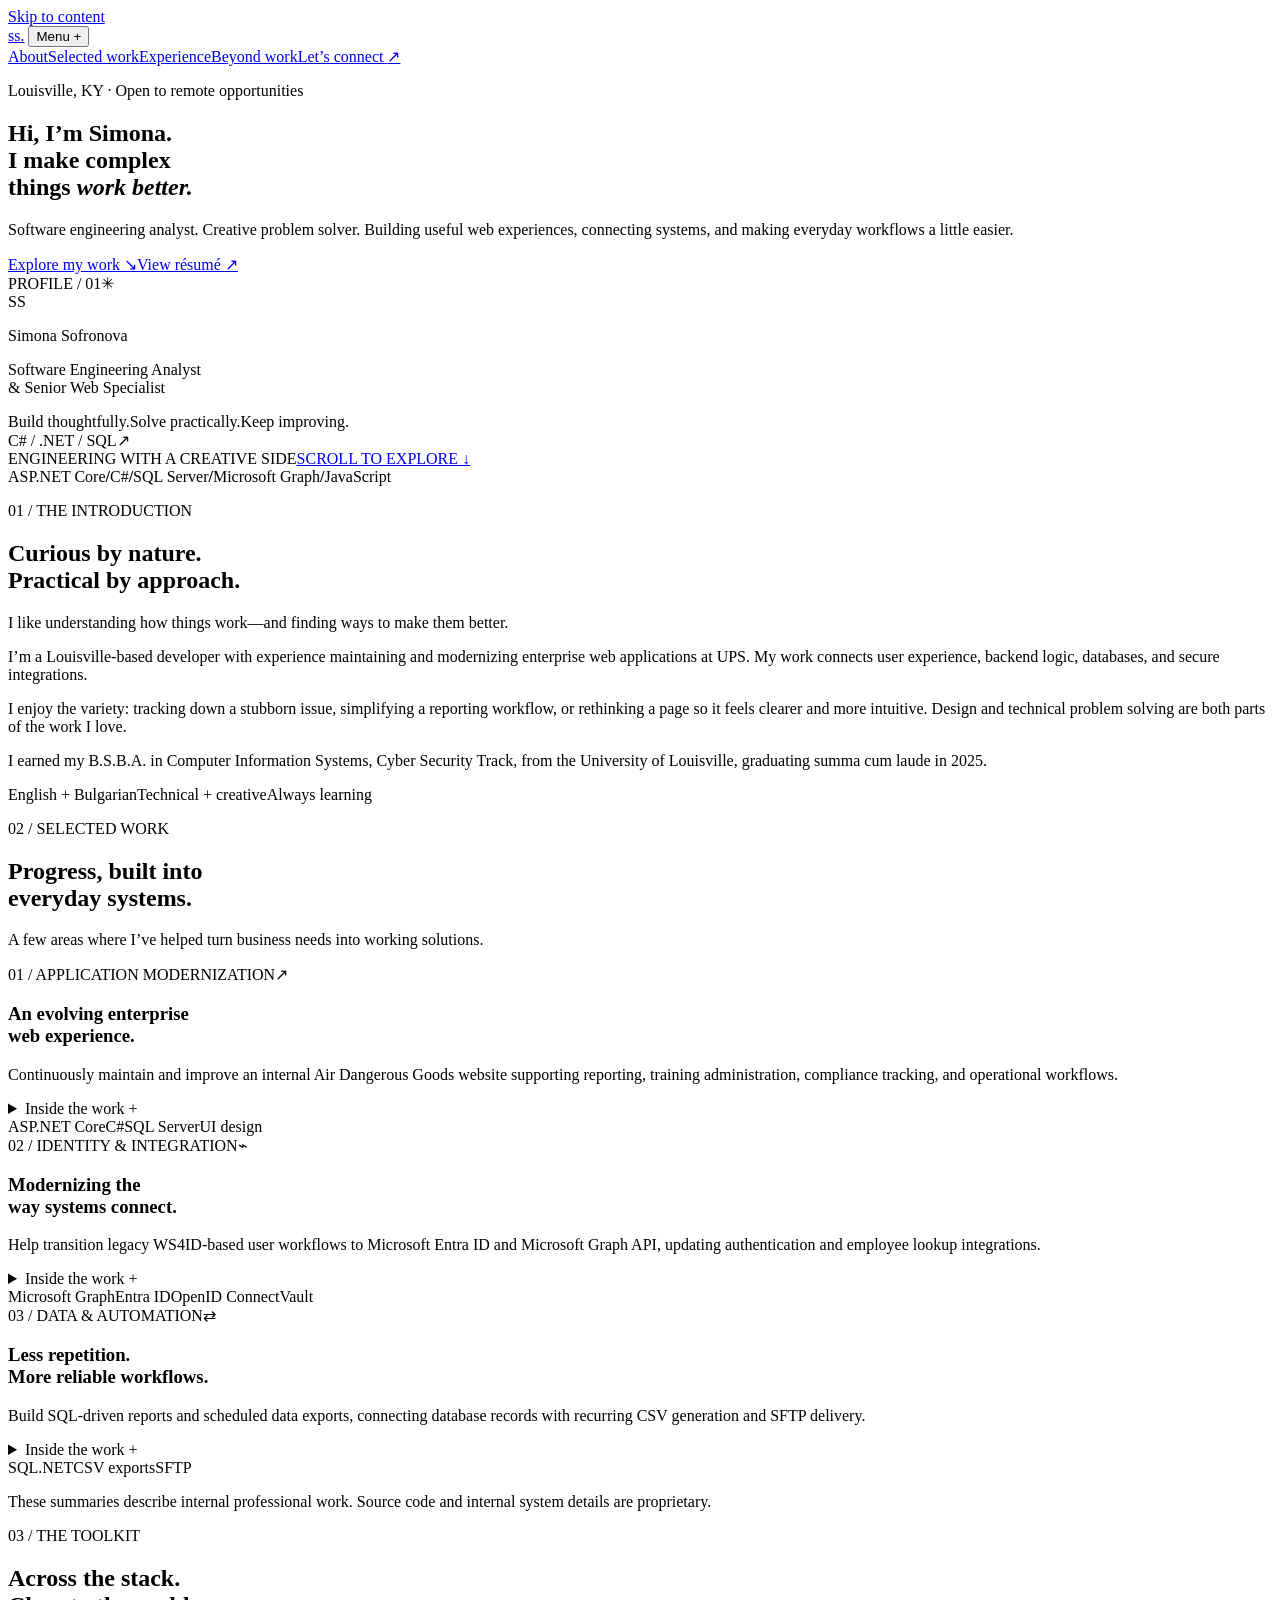
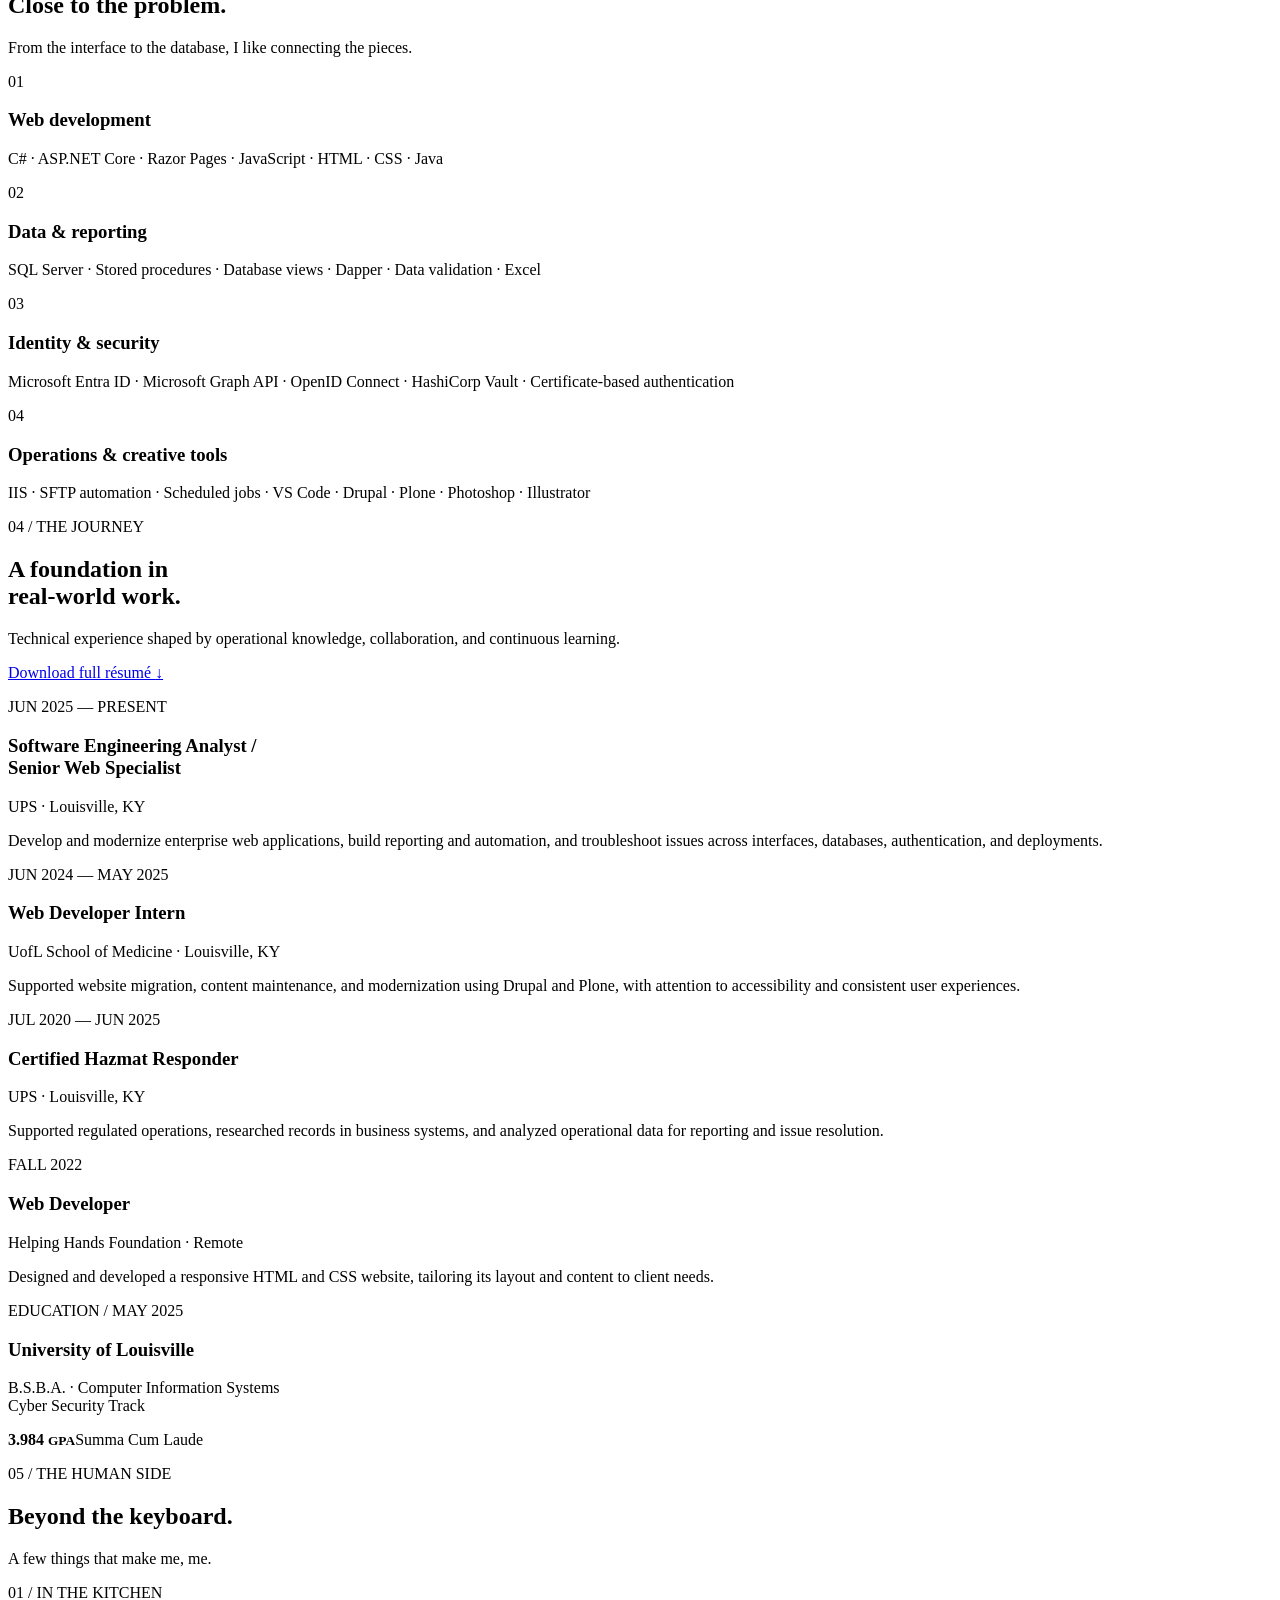
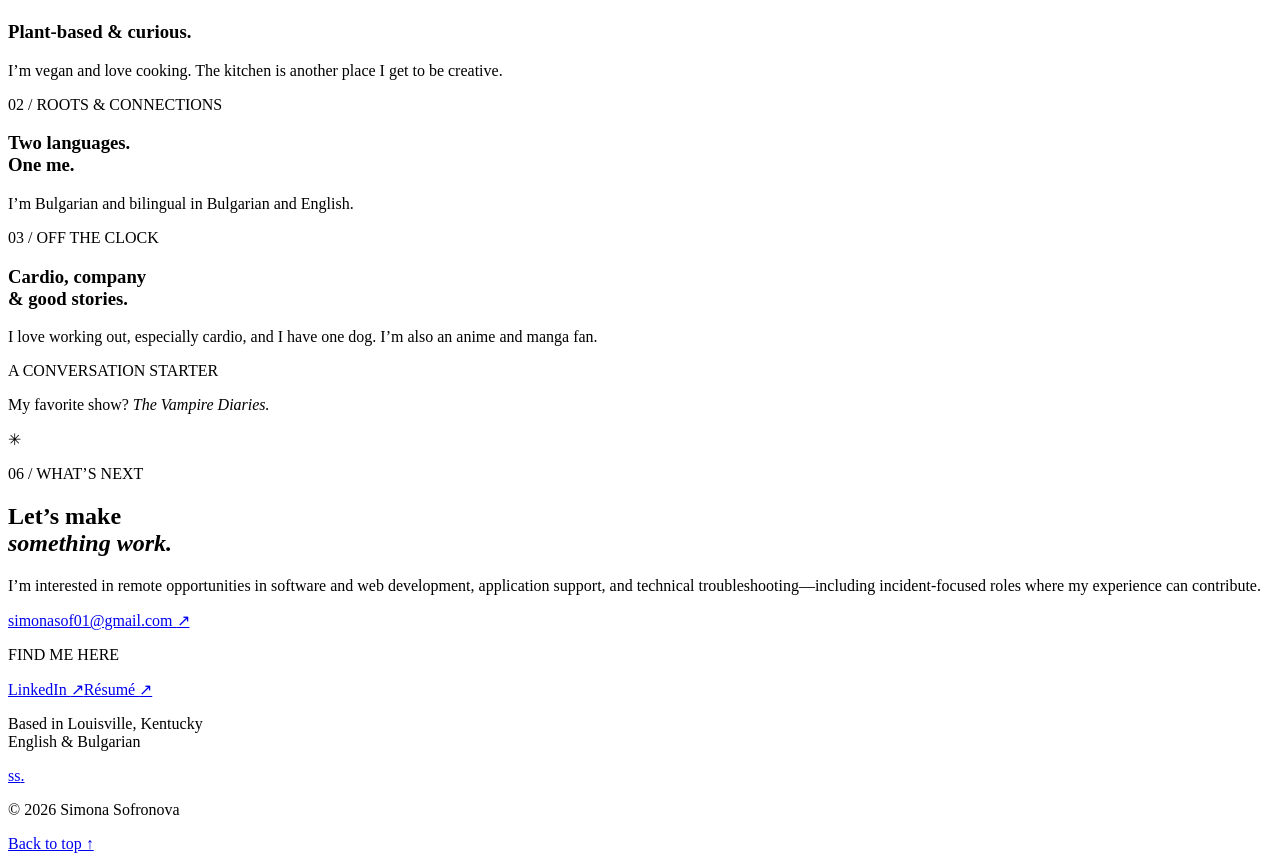
==== index.html @ 8753e683 "Add initial HTML structure for personal website" ====
<!doctype html>
<html lang="en">
<head>
  <meta charset="utf-8">
  <meta name="viewport" content="width=device-width, initial-scale=1">
  <meta name="theme-color" content="#101718">
  <meta name="description" content="Simona Sofronova — software engineering analyst in Louisville, Kentucky. Enterprise web development, SQL reporting, secure integrations, and creative problem solving.">
  <title>Simona Sofronova | Software & Web Development</title>
  <link rel="icon" href="assets/favicon.svg" type="image/svg+xml">
  <link rel="stylesheet" href="style.css">
  <script src="script.js" defer></script>
  <noscript><style>@media(max-width:760px){#navigation{display:flex;flex-direction:column}.menu-toggle{display:none}}</style></noscript>
</head>
<body>
  <a class="skip-link" href="#main">Skip to content</a>
  <header class="header">
    <a class="brand" href="#home" aria-label="Simona Sofronova home">ss<span>.</span></a>
    <button class="menu-toggle" type="button" aria-expanded="false" aria-controls="navigation">Menu <span aria-hidden="true">+</span></button>
    <nav id="navigation" aria-label="Main navigation">
      <a href="#about">About</a><a href="#work">Selected work</a><a href="#experience">Experience</a><a href="#beyond">Beyond work</a><a href="#contact" class="nav-contact">Let’s connect <span aria-hidden="true">↗</span></a>
    </nav>
  </header>
  <main id="main">
    <section class="hero wrap" id="home" aria-labelledby="hero-title">
      <div class="hero-copy">
        <p class="eyebrow"><span class="status-dot"></span> Louisville, KY · Open to remote opportunities</p>
        <h1 id="hero-title">Hi, I’m Simona.<br>I make complex<br>things <em>work better.</em></h1>
        <p class="hero-description">Software engineering analyst. Creative problem solver. Building useful web experiences, connecting systems, and making everyday workflows a little easier.</p>
        <div class="actions"><a class="button primary" href="#work">Explore my work <span aria-hidden="true">↘</span></a><a class="button secondary" href="assets/Simona-Sofronova-Resume.pdf" target="_blank" rel="noopener">View résumé <span aria-hidden="true">↗</span></a></div>
      </div>
      <aside class="identity" aria-label="A snapshot of my professional focus">
        <div class="identity-top"><span class="mono">PROFILE / 01</span><span class="small-spark" aria-hidden="true">✳</span></div>
        <div class="monogram" aria-hidden="true">S<span>S</span><i></i></div>
        <p class="identity-name">Simona Sofronova</p><p class="identity-role">Software Engineering Analyst<br>& Senior Web Specialist</p>
        <div class="identity-details"><span>Build thoughtfully.</span><span>Solve practically.</span><span>Keep improving.</span></div>
        <div class="identity-bottom mono"><span>C# / .NET / SQL</span><span aria-hidden="true">↗</span></div>
      </aside>
      <div class="hero-foot mono"><span>ENGINEERING WITH A CREATIVE SIDE</span><a href="#about">SCROLL TO EXPLORE ↓</a></div>
    </section>
    <div class="stack-strip" aria-label="Core technologies"><div class="wrap"><span>ASP.NET Core</span><b aria-hidden="true">/</b><span>C#</span><b aria-hidden="true">/</b><span>SQL Server</span><b aria-hidden="true">/</b><span>Microsoft Graph</span><b aria-hidden="true">/</b><span>JavaScript</span></div></div>
    <section class="section wrap about" id="about" aria-labelledby="about-title">
      <div><p class="eyebrow">01 / THE INTRODUCTION</p><h2 id="about-title">Curious by nature.<br><span>Practical by approach.</span></h2></div>
      <div class="about-copy"><p class="lead">I like understanding how things work—and finding ways to make them better.</p><p>I’m a Louisville-based developer with experience maintaining and modernizing enterprise web applications at UPS. My work connects user experience, backend logic, databases, and secure integrations.</p><p>I enjoy the variety: tracking down a stubborn issue, simplifying a reporting workflow, or rethinking a page so it feels clearer and more intuitive. Design and technical problem solving are both parts of the work I love.</p><p>I earned my B.S.B.A. in Computer Information Systems, Cyber Security Track, from the University of Louisville, graduating summa cum laude in 2025.</p><div class="about-notes"><span>English + Bulgarian</span><span>Technical + creative</span><span>Always learning</span></div></div>
    </section>
    <section class="section work-section" id="work" aria-labelledby="work-title"><div class="wrap">
      <div class="section-heading"><div><p class="eyebrow">02 / SELECTED WORK</p><h2 id="work-title">Progress, built into<br><span>everyday systems.</span></h2></div><p>A few areas where I’ve helped turn business needs into working solutions.</p></div>
      <div class="projects">
        <article class="project featured"><div class="project-top"><span class="mono">01 / APPLICATION MODERNIZATION</span><span class="project-symbol" aria-hidden="true">↗</span></div><h3>An evolving enterprise<br>web experience.</h3><p>Continuously maintain and improve an internal Air Dangerous Goods website supporting reporting, training administration, compliance tracking, and operational workflows.</p><details><summary>Inside the work <span aria-hidden="true">+</span></summary><div class="detail-content"><p><strong>The focus:</strong> Translate changing operational requirements into practical application updates.</p><p><strong>My contribution:</strong> Develop Razor Pages and backend logic, update SQL reporting, troubleshoot issues across the stack, and refine layouts for clearer navigation and usability.</p><p><strong>What I enjoy:</strong> Combining technical maintenance with creative redesign to make an established system easier to use.</p></div></details><div class="tags"><span>ASP.NET Core</span><span>C#</span><span>SQL Server</span><span>UI design</span></div></article>
        <article class="project"><div class="project-top"><span class="mono">02 / IDENTITY & INTEGRATION</span><span class="project-symbol" aria-hidden="true">⌁</span></div><h3>Modernizing the<br>way systems connect.</h3><p>Help transition legacy WS4ID-based user workflows to Microsoft Entra ID and Microsoft Graph API, updating authentication and employee lookup integrations.</p><details><summary>Inside the work <span aria-hidden="true">+</span></summary><div class="detail-content"><p><strong>The focus:</strong> Update legacy identity dependencies and user information workflows.</p><p><strong>My contribution:</strong> Integrate Graph API calls, map user attributes, and troubleshoot authentication and lookup behavior across application pages.</p><p><strong>Related security work:</strong> Secure configuration and certificate handling using HashiCorp Vault, encrypted secrets, and certificate-based authentication.</p></div></details><div class="tags"><span>Microsoft Graph</span><span>Entra ID</span><span>OpenID Connect</span><span>Vault</span></div></article>
        <article class="project"><div class="project-top"><span class="mono">03 / DATA & AUTOMATION</span><span class="project-symbol" aria-hidden="true">⇄</span></div><h3>Less repetition.<br>More reliable workflows.</h3><p>Build SQL-driven reports and scheduled data exports, connecting database records with recurring CSV generation and SFTP delivery.</p><details><summary>Inside the work <span aria-hidden="true">+</span></summary><div class="detail-content"><p><strong>The focus:</strong> Support recurring business reporting and data delivery.</p><p><strong>My contribution:</strong> Develop and maintain stored procedures, reporting logic, and automated export processes, including scheduled execution and file retention.</p><p><strong>The approach:</strong> Validate data, investigate failures, and maintain workflows as requirements change.</p></div></details><div class="tags"><span>SQL</span><span>.NET</span><span>CSV exports</span><span>SFTP</span></div></article>
      </div><p class="work-note">These summaries describe internal professional work. Source code and internal system details are proprietary.</p>
    </div></section>
    <section class="section wrap skills" id="skills" aria-labelledby="skills-title"><div><p class="eyebrow">03 / THE TOOLKIT</p><h2 id="skills-title">Across the stack.<br><span>Close to the problem.</span></h2><p class="section-intro">From the interface to the database, I like connecting the pieces.</p></div><div class="skill-groups">
      <div class="skill-row"><span class="mono">01</span><div><h3>Web development</h3><p>C# · ASP.NET Core · Razor Pages · JavaScript · HTML · CSS · Java</p></div></div>
      <div class="skill-row"><span class="mono">02</span><div><h3>Data & reporting</h3><p>SQL Server · Stored procedures · Database views · Dapper · Data validation · Excel</p></div></div>
      <div class="skill-row"><span class="mono">03</span><div><h3>Identity & security</h3><p>Microsoft Entra ID · Microsoft Graph API · OpenID Connect · HashiCorp Vault · Certificate-based authentication</p></div></div>
      <div class="skill-row"><span class="mono">04</span><div><h3>Operations & creative tools</h3><p>IIS · SFTP automation · Scheduled jobs · VS Code · Drupal · Plone · Photoshop · Illustrator</p></div></div>
    </div></section>
    <section class="section experience-section" id="experience" aria-labelledby="experience-title"><div class="wrap experience-layout"><div class="experience-intro"><p class="eyebrow">04 / THE JOURNEY</p><h2 id="experience-title">A foundation in<br><span>real-world work.</span></h2><p>Technical experience shaped by operational knowledge, collaboration, and continuous learning.</p><a class="text-link" href="assets/Simona-Sofronova-Resume.pdf" download>Download full résumé <span aria-hidden="true">↓</span></a></div><div class="timeline">
      <article class="timeline-item"><p class="mono timeline-date">JUN 2025 — PRESENT</p><h3>Software Engineering Analyst /<br>Senior Web Specialist</h3><p class="employer">UPS · Louisville, KY</p><p>Develop and modernize enterprise web applications, build reporting and automation, and troubleshoot issues across interfaces, databases, authentication, and deployments.</p></article>
      <article class="timeline-item"><p class="mono timeline-date">JUN 2024 — MAY 2025</p><h3>Web Developer Intern</h3><p class="employer">UofL School of Medicine · Louisville, KY</p><p>Supported website migration, content maintenance, and modernization using Drupal and Plone, with attention to accessibility and consistent user experiences.</p></article>
      <article class="timeline-item"><p class="mono timeline-date">JUL 2020 — JUN 2025</p><h3>Certified Hazmat Responder</h3><p class="employer">UPS · Louisville, KY</p><p>Supported regulated operations, researched records in business systems, and analyzed operational data for reporting and issue resolution.</p></article>
      <article class="timeline-item"><p class="mono timeline-date">FALL 2022</p><h3>Web Developer</h3><p class="employer">Helping Hands Foundation · Remote</p><p>Designed and developed a responsive HTML and CSS website, tailoring its layout and content to client needs.</p></article>
      <article class="education"><p class="eyebrow">EDUCATION / MAY 2025</p><h3>University of Louisville</h3><p>B.S.B.A. · Computer Information Systems<br>Cyber Security Track</p><div class="education-bottom"><strong>3.984 <small>GPA</small></strong><span>Summa Cum Laude</span></div></article>
    </div></div></section>
    <section class="section wrap beyond" id="beyond" aria-labelledby="beyond-title"><div class="section-heading"><div><p class="eyebrow">05 / THE HUMAN SIDE</p><h2 id="beyond-title">Beyond the keyboard<span>.</span></h2></div><p>A few things that make me, me.</p></div><div class="interests">
      <article><span class="interest-number mono">01 / IN THE KITCHEN</span><h3>Plant-based & curious.</h3><p>I’m vegan and love cooking. The kitchen is another place I get to be creative.</p></article>
      <article><span class="interest-number mono">02 / ROOTS & CONNECTIONS</span><h3>Two languages.<br>One me.</h3><p>I’m Bulgarian and bilingual in Bulgarian and English.</p></article>
      <article><span class="interest-number mono">03 / OFF THE CLOCK</span><h3>Cardio, company<br>& good stories.</h3><p>I love working out, especially cardio, and I have one dog. I’m also an anime and manga fan.</p></article>
    </div><div class="fun-fact"><span class="mono">A CONVERSATION STARTER</span><p>My favorite show? <em>The Vampire Diaries.</em></p><span aria-hidden="true">✳</span></div></section>
    <section class="contact-section" id="contact" aria-labelledby="contact-title"><div class="wrap contact-layout"><div><p class="eyebrow">06 / WHAT’S NEXT</p><h2 id="contact-title">Let’s make<br><em>something work.</em></h2><p>I’m interested in remote opportunities in software and web development, application support, and technical troubleshooting—including incident-focused roles where my experience can contribute.</p><a class="email-link" href="mailto:simonasof01@gmail.com">simonasof01@gmail.com <span aria-hidden="true">↗</span></a></div><div class="contact-links"><p class="mono">FIND ME HERE</p><a href="https://www.linkedin.com/in/simona-sofronova" target="_blank" rel="noopener noreferrer">LinkedIn <span aria-hidden="true">↗</span></a><a href="assets/Simona-Sofronova-Resume.pdf" target="_blank" rel="noopener">Résumé <span aria-hidden="true">↗</span></a><p class="location">Based in Louisville, Kentucky<br>English & Bulgarian</p></div></div></section>
  </main>
  <footer class="wrap footer"><a class="brand" href="#home">ss<span>.</span></a><p>© <span id="year">2026</span> Simona Sofronova</p><a href="#home">Back to top ↑</a></footer>
</body>
</html>
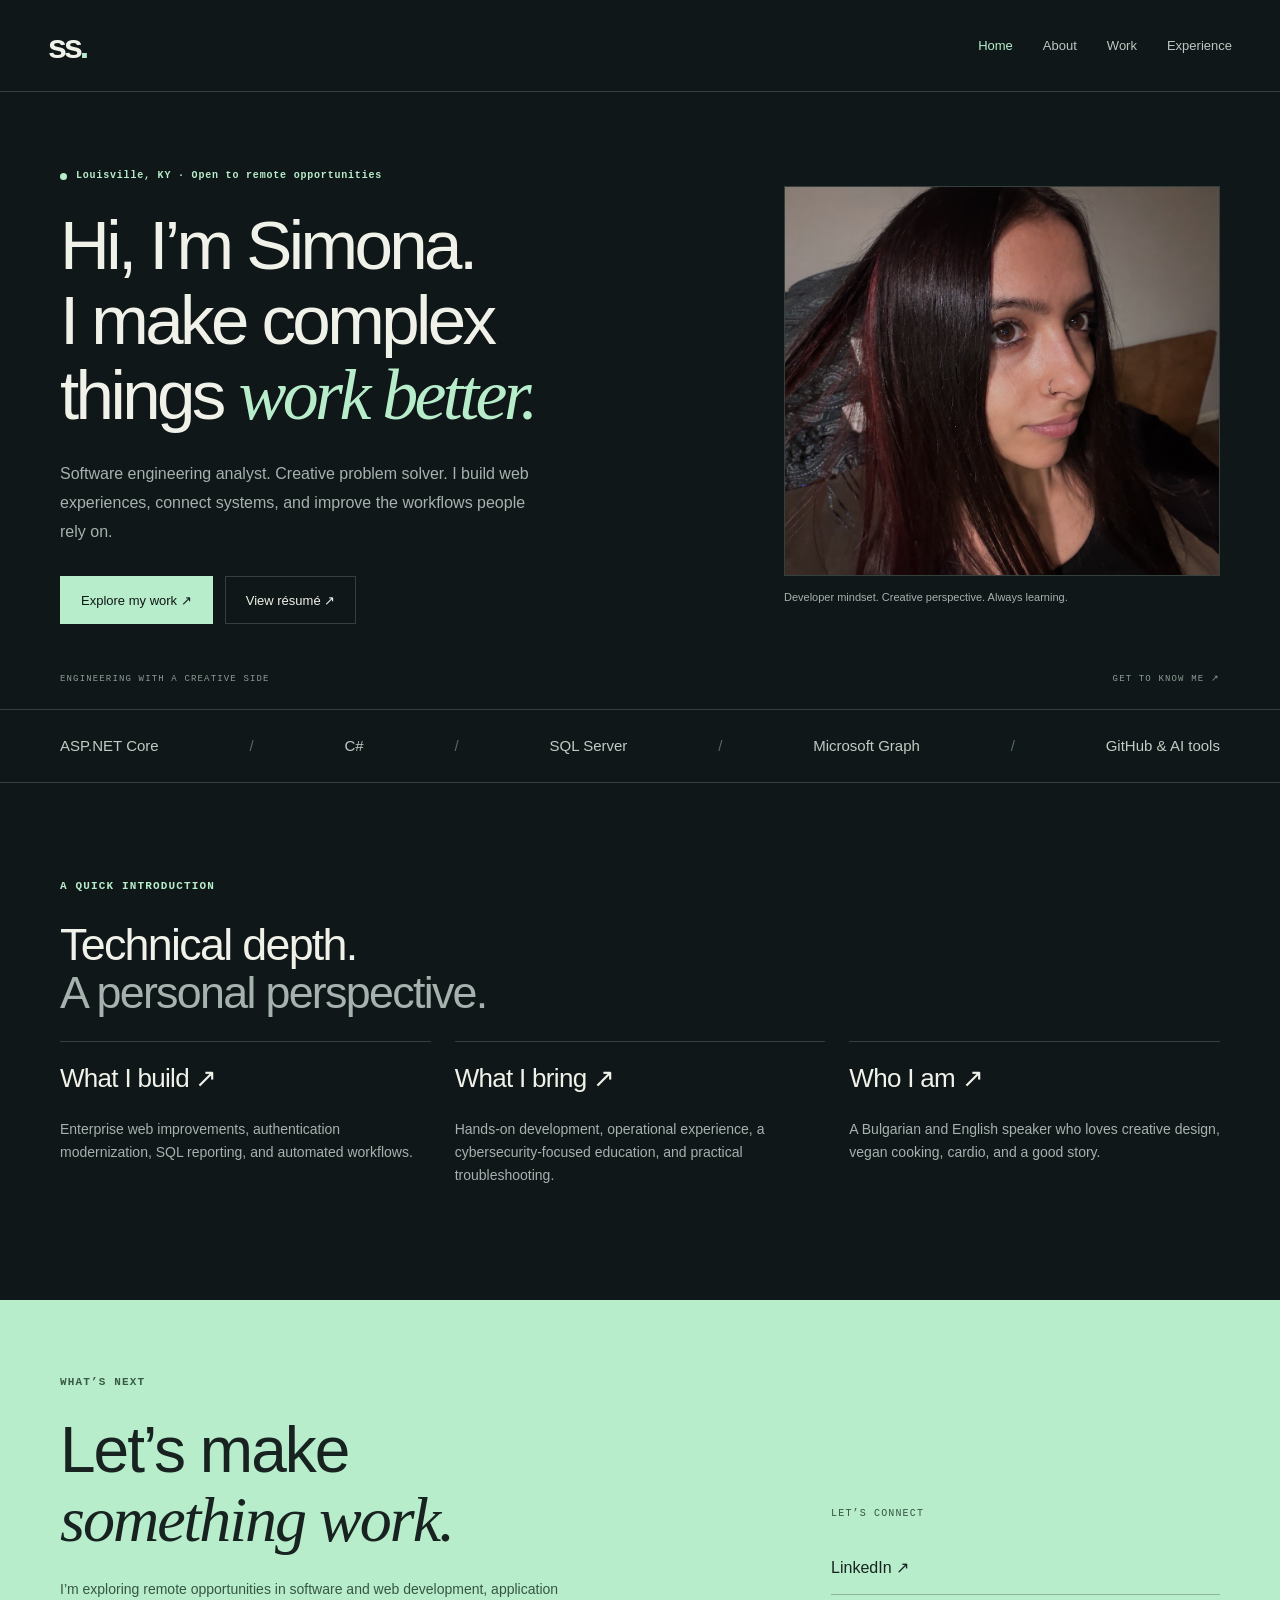
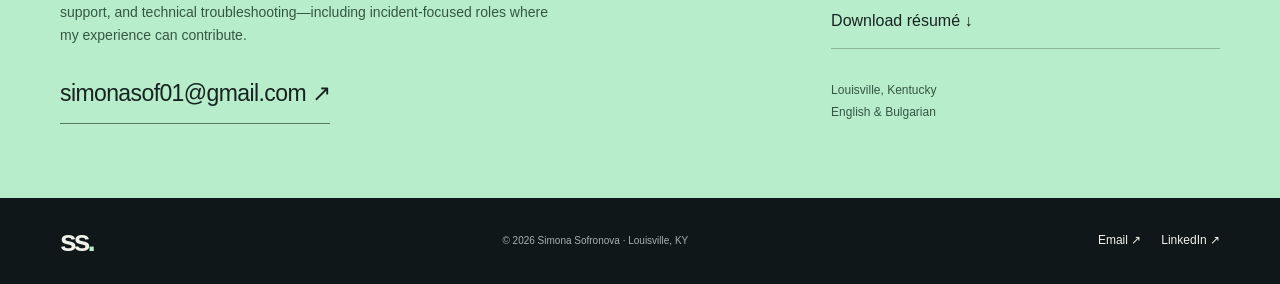
==== commit 27369678: "Refactor index.html for clarity and navigation Updated the meta description and title for better cla" ====
--- a/index.html
+++ b/index.html
@@ -4,72 +4,63 @@
   <meta charset="utf-8">
   <meta name="viewport" content="width=device-width, initial-scale=1">
   <meta name="theme-color" content="#101718">
-  <meta name="description" content="Simona Sofronova — software engineering analyst in Louisville, Kentucky. Enterprise web development, SQL reporting, secure integrations, and creative problem solving.">
-  <title>Simona Sofronova | Software & Web Development</title>
+  <meta name="description" content="Simona Sofronova: software engineering analyst in Louisville, KY. Web development, secure integrations, reporting, and remote opportunities.">
+  <title>Software & Web Development | Simona Sofronova</title>
   <link rel="icon" href="assets/favicon.svg" type="image/svg+xml">
   <link rel="stylesheet" href="style.css">
-  <script src="script.js" defer></script>
-  <noscript><style>@media(max-width:760px){#navigation{display:flex;flex-direction:column}.menu-toggle{display:none}}</style></noscript>
+  <style>
+    .page-top{padding-block:64px 30px}.page-top p{max-width:650px;color:var(--muted)}
+    .hero-photo{width:100%;height:390px;object-fit:cover;object-position:55% 30%;display:block;border:1px solid var(--line)}
+    .photo-caption{font-size:11px;color:var(--muted);margin:12px 0 0}
+    .page-links{display:grid;grid-template-columns:repeat(3,1fr);gap:24px}
+    .page-links a{border-top:1px solid var(--line);padding-top:22px}.page-links p{font-size:14px;color:var(--muted)}
+    .photo-grid{display:grid;grid-template-columns:repeat(2,1fr);gap:24px}.photo-grid figure{margin:0}
+    .photo-grid img{width:100%;height:330px;object-fit:cover;display:block}.photo-grid figcaption{padding-top:12px;font-size:14px;color:var(--muted)}
+    .footer{flex-wrap:wrap}.footer-links{display:flex;gap:20px;font-size:12px}
+    @media(max-width:760px){.header{gap:20px}#navigation{display:flex;flex-direction:row;flex-wrap:wrap;gap:16px;padding:0;flex-basis:auto}#navigation a{padding:0;border:0;font-size:12px}.hero-photo{height:340px}.page-links{grid-template-columns:1fr}.photo-grid{gap:20px}.photo-grid img{height:240px}.page-top{padding-top:40px}.photo-grid figcaption{font-size:12px}}
+    @media(max-width:420px){.photo-grid{grid-template-columns:1fr}.photo-grid img{height:340px}}
+  </style>
 </head>
 <body>
   <a class="skip-link" href="#main">Skip to content</a>
   <header class="header">
-    <a class="brand" href="#home" aria-label="Simona Sofronova home">ss<span>.</span></a>
-    <button class="menu-toggle" type="button" aria-expanded="false" aria-controls="navigation">Menu <span aria-hidden="true">+</span></button>
+    <a class="brand" href="index.html" aria-label="Simona Sofronova home">ss<span>.</span></a>
     <nav id="navigation" aria-label="Main navigation">
-      <a href="#about">About</a><a href="#work">Selected work</a><a href="#experience">Experience</a><a href="#beyond">Beyond work</a><a href="#contact" class="nav-contact">Let’s connect <span aria-hidden="true">↗</span></a>
+        <a href="index.html" aria-current="page">Home</a>
+        <a href="about.html">About</a>
+        <a href="work.html">Work</a>
+        <a href="experience.html">Experience</a>
     </nav>
   </header>
   <main id="main">
-    <section class="hero wrap" id="home" aria-labelledby="hero-title">
+    <section class="hero wrap" aria-labelledby="home-title">
       <div class="hero-copy">
         <p class="eyebrow"><span class="status-dot"></span> Louisville, KY · Open to remote opportunities</p>
-        <h1 id="hero-title">Hi, I’m Simona.<br>I make complex<br>things <em>work better.</em></h1>
-        <p class="hero-description">Software engineering analyst. Creative problem solver. Building useful web experiences, connecting systems, and making everyday workflows a little easier.</p>
-        <div class="actions"><a class="button primary" href="#work">Explore my work <span aria-hidden="true">↘</span></a><a class="button secondary" href="assets/Simona-Sofronova-Resume.pdf" target="_blank" rel="noopener">View résumé <span aria-hidden="true">↗</span></a></div>
+        <h1 id="home-title">Hi, I’m Simona.<br>I make complex<br>things <em>work better.</em></h1>
+        <p class="hero-description">Software engineering analyst. Creative problem solver. I build web experiences, connect systems, and improve the workflows people rely on.</p>
+        <div class="actions"><a class="button primary" href="work.html">Explore my work ↗</a><a class="button secondary" href="assets/Simona-Sofronova-Resume.pdf" target="_blank" rel="noopener">View résumé ↗</a></div>
       </div>
-      <aside class="identity" aria-label="A snapshot of my professional focus">
-        <div class="identity-top"><span class="mono">PROFILE / 01</span><span class="small-spark" aria-hidden="true">✳</span></div>
-        <div class="monogram" aria-hidden="true">S<span>S</span><i></i></div>
-        <p class="identity-name">Simona Sofronova</p><p class="identity-role">Software Engineering Analyst<br>& Senior Web Specialist</p>
-        <div class="identity-details"><span>Build thoughtfully.</span><span>Solve practically.</span><span>Keep improving.</span></div>
-        <div class="identity-bottom mono"><span>C# / .NET / SQL</span><span aria-hidden="true">↗</span></div>
-      </aside>
-      <div class="hero-foot mono"><span>ENGINEERING WITH A CREATIVE SIDE</span><a href="#about">SCROLL TO EXPLORE ↓</a></div>
+      <div><img class="hero-photo" src="assets/IMG_8262.jpeg" alt="Portrait of Simona Sofronova" fetchpriority="high"><p class="photo-caption">Developer mindset. Creative perspective. Always learning.</p></div>
+      <div class="hero-foot mono"><span>ENGINEERING WITH A CREATIVE SIDE</span><a href="about.html">GET TO KNOW ME ↗</a></div>
     </section>
-    <div class="stack-strip" aria-label="Core technologies"><div class="wrap"><span>ASP.NET Core</span><b aria-hidden="true">/</b><span>C#</span><b aria-hidden="true">/</b><span>SQL Server</span><b aria-hidden="true">/</b><span>Microsoft Graph</span><b aria-hidden="true">/</b><span>JavaScript</span></div></div>
-    <section class="section wrap about" id="about" aria-labelledby="about-title">
-      <div><p class="eyebrow">01 / THE INTRODUCTION</p><h2 id="about-title">Curious by nature.<br><span>Practical by approach.</span></h2></div>
-      <div class="about-copy"><p class="lead">I like understanding how things work—and finding ways to make them better.</p><p>I’m a Louisville-based developer with experience maintaining and modernizing enterprise web applications at UPS. My work connects user experience, backend logic, databases, and secure integrations.</p><p>I enjoy the variety: tracking down a stubborn issue, simplifying a reporting workflow, or rethinking a page so it feels clearer and more intuitive. Design and technical problem solving are both parts of the work I love.</p><p>I earned my B.S.B.A. in Computer Information Systems, Cyber Security Track, from the University of Louisville, graduating summa cum laude in 2025.</p><div class="about-notes"><span>English + Bulgarian</span><span>Technical + creative</span><span>Always learning</span></div></div>
+    <div class="stack-strip"><div class="wrap"><span>ASP.NET Core</span><b>/</b><span>C#</span><b>/</b><span>SQL Server</span><b>/</b><span>Microsoft Graph</span><b>/</b><span>GitHub & AI tools</span></div></div>
+    <section class="section wrap" aria-labelledby="explore-title">
+      <p class="eyebrow">A QUICK INTRODUCTION</p><h2 id="explore-title">Technical depth.<br><span>A personal perspective.</span></h2>
+      <div class="page-links">
+        <a href="work.html"><h3>What I build ↗</h3><p>Enterprise web improvements, authentication modernization, SQL reporting, and automated workflows.</p></a>
+        <a href="experience.html"><h3>What I bring ↗</h3><p>Hands-on development, operational experience, a cybersecurity-focused education, and practical troubleshooting.</p></a>
+        <a href="about.html"><h3>Who I am ↗</h3><p>A Bulgarian and English speaker who loves creative design, vegan cooking, cardio, and a good story.</p></a>
+      </div>
     </section>
-    <section class="section work-section" id="work" aria-labelledby="work-title"><div class="wrap">
-      <div class="section-heading"><div><p class="eyebrow">02 / SELECTED WORK</p><h2 id="work-title">Progress, built into<br><span>everyday systems.</span></h2></div><p>A few areas where I’ve helped turn business needs into working solutions.</p></div>
-      <div class="projects">
-        <article class="project featured"><div class="project-top"><span class="mono">01 / APPLICATION MODERNIZATION</span><span class="project-symbol" aria-hidden="true">↗</span></div><h3>An evolving enterprise<br>web experience.</h3><p>Continuously maintain and improve an internal Air Dangerous Goods website supporting reporting, training administration, compliance tracking, and operational workflows.</p><details><summary>Inside the work <span aria-hidden="true">+</span></summary><div class="detail-content"><p><strong>The focus:</strong> Translate changing operational requirements into practical application updates.</p><p><strong>My contribution:</strong> Develop Razor Pages and backend logic, update SQL reporting, troubleshoot issues across the stack, and refine layouts for clearer navigation and usability.</p><p><strong>What I enjoy:</strong> Combining technical maintenance with creative redesign to make an established system easier to use.</p></div></details><div class="tags"><span>ASP.NET Core</span><span>C#</span><span>SQL Server</span><span>UI design</span></div></article>
-        <article class="project"><div class="project-top"><span class="mono">02 / IDENTITY & INTEGRATION</span><span class="project-symbol" aria-hidden="true">⌁</span></div><h3>Modernizing the<br>way systems connect.</h3><p>Help transition legacy WS4ID-based user workflows to Microsoft Entra ID and Microsoft Graph API, updating authentication and employee lookup integrations.</p><details><summary>Inside the work <span aria-hidden="true">+</span></summary><div class="detail-content"><p><strong>The focus:</strong> Update legacy identity dependencies and user information workflows.</p><p><strong>My contribution:</strong> Integrate Graph API calls, map user attributes, and troubleshoot authentication and lookup behavior across application pages.</p><p><strong>Related security work:</strong> Secure configuration and certificate handling using HashiCorp Vault, encrypted secrets, and certificate-based authentication.</p></div></details><div class="tags"><span>Microsoft Graph</span><span>Entra ID</span><span>OpenID Connect</span><span>Vault</span></div></article>
-        <article class="project"><div class="project-top"><span class="mono">03 / DATA & AUTOMATION</span><span class="project-symbol" aria-hidden="true">⇄</span></div><h3>Less repetition.<br>More reliable workflows.</h3><p>Build SQL-driven reports and scheduled data exports, connecting database records with recurring CSV generation and SFTP delivery.</p><details><summary>Inside the work <span aria-hidden="true">+</span></summary><div class="detail-content"><p><strong>The focus:</strong> Support recurring business reporting and data delivery.</p><p><strong>My contribution:</strong> Develop and maintain stored procedures, reporting logic, and automated export processes, including scheduled execution and file retention.</p><p><strong>The approach:</strong> Validate data, investigate failures, and maintain workflows as requirements change.</p></div></details><div class="tags"><span>SQL</span><span>.NET</span><span>CSV exports</span><span>SFTP</span></div></article>
-      </div><p class="work-note">These summaries describe internal professional work. Source code and internal system details are proprietary.</p>
+    <section class="contact-section" aria-labelledby="contact-title"><div class="wrap contact-layout">
+      <div><p class="eyebrow">WHAT’S NEXT</p><h2 id="contact-title">Let’s make<br><em>something work.</em></h2><p>I’m exploring remote opportunities in software and web development, application support, and technical troubleshooting—including incident-focused roles where my experience can contribute.</p><a class="email-link" href="mailto:simonasof01@gmail.com">simonasof01@gmail.com ↗</a></div>
+      <div class="contact-links"><p class="mono">LET’S CONNECT</p><a href="https://www.linkedin.com/in/simona-sofronova" target="_blank" rel="noopener noreferrer">LinkedIn ↗</a><a href="assets/Simona-Sofronova-Resume.pdf" download>Download résumé ↓</a><p class="location">Louisville, Kentucky<br>English & Bulgarian</p></div>
     </div></section>
-    <section class="section wrap skills" id="skills" aria-labelledby="skills-title"><div><p class="eyebrow">03 / THE TOOLKIT</p><h2 id="skills-title">Across the stack.<br><span>Close to the problem.</span></h2><p class="section-intro">From the interface to the database, I like connecting the pieces.</p></div><div class="skill-groups">
-      <div class="skill-row"><span class="mono">01</span><div><h3>Web development</h3><p>C# · ASP.NET Core · Razor Pages · JavaScript · HTML · CSS · Java</p></div></div>
-      <div class="skill-row"><span class="mono">02</span><div><h3>Data & reporting</h3><p>SQL Server · Stored procedures · Database views · Dapper · Data validation · Excel</p></div></div>
-      <div class="skill-row"><span class="mono">03</span><div><h3>Identity & security</h3><p>Microsoft Entra ID · Microsoft Graph API · OpenID Connect · HashiCorp Vault · Certificate-based authentication</p></div></div>
-      <div class="skill-row"><span class="mono">04</span><div><h3>Operations & creative tools</h3><p>IIS · SFTP automation · Scheduled jobs · VS Code · Drupal · Plone · Photoshop · Illustrator</p></div></div>
-    </div></section>
-    <section class="section experience-section" id="experience" aria-labelledby="experience-title"><div class="wrap experience-layout"><div class="experience-intro"><p class="eyebrow">04 / THE JOURNEY</p><h2 id="experience-title">A foundation in<br><span>real-world work.</span></h2><p>Technical experience shaped by operational knowledge, collaboration, and continuous learning.</p><a class="text-link" href="assets/Simona-Sofronova-Resume.pdf" download>Download full résumé <span aria-hidden="true">↓</span></a></div><div class="timeline">
-      <article class="timeline-item"><p class="mono timeline-date">JUN 2025 — PRESENT</p><h3>Software Engineering Analyst /<br>Senior Web Specialist</h3><p class="employer">UPS · Louisville, KY</p><p>Develop and modernize enterprise web applications, build reporting and automation, and troubleshoot issues across interfaces, databases, authentication, and deployments.</p></article>
-      <article class="timeline-item"><p class="mono timeline-date">JUN 2024 — MAY 2025</p><h3>Web Developer Intern</h3><p class="employer">UofL School of Medicine · Louisville, KY</p><p>Supported website migration, content maintenance, and modernization using Drupal and Plone, with attention to accessibility and consistent user experiences.</p></article>
-      <article class="timeline-item"><p class="mono timeline-date">JUL 2020 — JUN 2025</p><h3>Certified Hazmat Responder</h3><p class="employer">UPS · Louisville, KY</p><p>Supported regulated operations, researched records in business systems, and analyzed operational data for reporting and issue resolution.</p></article>
-      <article class="timeline-item"><p class="mono timeline-date">FALL 2022</p><h3>Web Developer</h3><p class="employer">Helping Hands Foundation · Remote</p><p>Designed and developed a responsive HTML and CSS website, tailoring its layout and content to client needs.</p></article>
-      <article class="education"><p class="eyebrow">EDUCATION / MAY 2025</p><h3>University of Louisville</h3><p>B.S.B.A. · Computer Information Systems<br>Cyber Security Track</p><div class="education-bottom"><strong>3.984 <small>GPA</small></strong><span>Summa Cum Laude</span></div></article>
-    </div></div></section>
-    <section class="section wrap beyond" id="beyond" aria-labelledby="beyond-title"><div class="section-heading"><div><p class="eyebrow">05 / THE HUMAN SIDE</p><h2 id="beyond-title">Beyond the keyboard<span>.</span></h2></div><p>A few things that make me, me.</p></div><div class="interests">
-      <article><span class="interest-number mono">01 / IN THE KITCHEN</span><h3>Plant-based & curious.</h3><p>I’m vegan and love cooking. The kitchen is another place I get to be creative.</p></article>
-      <article><span class="interest-number mono">02 / ROOTS & CONNECTIONS</span><h3>Two languages.<br>One me.</h3><p>I’m Bulgarian and bilingual in Bulgarian and English.</p></article>
-      <article><span class="interest-number mono">03 / OFF THE CLOCK</span><h3>Cardio, company<br>& good stories.</h3><p>I love working out, especially cardio, and I have one dog. I’m also an anime and manga fan.</p></article>
-    </div><div class="fun-fact"><span class="mono">A CONVERSATION STARTER</span><p>My favorite show? <em>The Vampire Diaries.</em></p><span aria-hidden="true">✳</span></div></section>
-    <section class="contact-section" id="contact" aria-labelledby="contact-title"><div class="wrap contact-layout"><div><p class="eyebrow">06 / WHAT’S NEXT</p><h2 id="contact-title">Let’s make<br><em>something work.</em></h2><p>I’m interested in remote opportunities in software and web development, application support, and technical troubleshooting—including incident-focused roles where my experience can contribute.</p><a class="email-link" href="mailto:simonasof01@gmail.com">simonasof01@gmail.com <span aria-hidden="true">↗</span></a></div><div class="contact-links"><p class="mono">FIND ME HERE</p><a href="https://www.linkedin.com/in/simona-sofronova" target="_blank" rel="noopener noreferrer">LinkedIn <span aria-hidden="true">↗</span></a><a href="assets/Simona-Sofronova-Resume.pdf" target="_blank" rel="noopener">Résumé <span aria-hidden="true">↗</span></a><p class="location">Based in Louisville, Kentucky<br>English & Bulgarian</p></div></div></section>
   </main>
-  <footer class="wrap footer"><a class="brand" href="#home">ss<span>.</span></a><p>© <span id="year">2026</span> Simona Sofronova</p><a href="#home">Back to top ↑</a></footer>
+  <footer class="wrap footer">
+    <a class="brand" href="index.html" aria-label="Home">ss<span>.</span></a>
+    <p>© 2026 Simona Sofronova · Louisville, KY</p>
+    <div class="footer-links"><a href="mailto:simonasof01@gmail.com">Email ↗</a><a href="https://www.linkedin.com/in/simona-sofronova" target="_blank" rel="noopener noreferrer">LinkedIn ↗</a></div>
+  </footer>
 </body>
 </html>
--- a/style.css
+++ b/style.css
@@ -0,0 +1,8 @@
+/* Simona Sofronova — no framework or external font dependency. */
+:root{--bg:#101718;--surface:#182122;--ink:#f0f2e9;--muted:#a5b2ad;--accent:#b7edcb;--line:#33403d;--light:#edf0e7;--dark:#182321;--max:1160px;color-scheme:dark}
+*{box-sizing:border-box}html{scroll-behavior:smooth;scroll-padding-top:95px}body{margin:0;background:var(--bg);color:var(--ink);font-family:Arial,Helvetica,sans-serif;-webkit-font-smoothing:antialiased;font-size:16px;line-height:1.65}a{color:inherit;text-decoration:none}button{font:inherit}a,button,summary{-webkit-tap-highlight-color:transparent}a:focus-visible,button:focus-visible,summary:focus-visible{outline:3px solid var(--accent);outline-offset:6px}::selection{background:var(--accent);color:var(--bg)}.wrap{width:min(var(--max),calc(100% - 96px));margin-inline:auto}.mono,.eyebrow{font-family:"Courier New",monospace;font-size:11px;letter-spacing:1.15px;line-height:1.6}.eyebrow{font-weight:600;margin:0 0 24px;color:var(--accent)}h1,h2,h3,p{margin-top:0}h1,h2,h3{line-height:1.08;letter-spacing:-1.7px}h1{font-size:clamp(48px,5.4vw,76px);font-weight:500;letter-spacing:-3.6px;margin-bottom:25px}h2{font-size:clamp(34px,3.5vw,48px);font-weight:500;margin-bottom:24px}h2 span{color:var(--muted)}h3{font-size:26px;font-weight:500;letter-spacing:-.7px}em{font-family:Georgia,"Times New Roman",serif;font-weight:400}p{margin-bottom:18px}.skip-link{position:fixed;top:-120px;left:20px;padding:10px 18px;background:var(--accent);color:var(--bg);z-index:20}.skip-link:focus{top:15px}.header{min-height:92px;max-width:1320px;padding:0 48px;display:flex;align-items:center;justify-content:space-between;margin:auto;border-bottom:1px solid var(--line);gap:30px}.brand{font-size:34px;font-weight:700;letter-spacing:-3px;line-height:1}.brand span{color:var(--accent)}nav{display:flex;align-items:center;gap:30px;font-size:13px}nav a{color:#bcc6c0;transition:color .2s}nav a:hover,nav a[aria-current]{color:var(--accent)}nav .nav-contact{color:var(--ink);margin-left:10px}nav .nav-contact span{margin-left:12px}.menu-toggle{display:none}.hero{padding-top:76px;display:grid;grid-template-columns:1.5fr 1fr;column-gap:70px;align-items:center}.hero .eyebrow{letter-spacing:.8px;font-size:10px;display:flex;align-items:center;gap:9px}.status-dot{display:inline-block;width:7px;height:7px;background:var(--accent);border-radius:50%;flex:none}.hero h1 em{color:var(--accent);font-size:1.04em}.hero-description{max-width:470px;color:var(--muted);font-size:16px;line-height:1.8}.actions{display:flex;flex-wrap:wrap;gap:12px;margin-top:30px}.button{min-height:48px;padding:12px 20px;display:inline-flex;align-items:center;justify-content:center;gap:26px;font-size:13px;border:1px solid var(--line);transition:background .2s,transform .2s}.button:hover{transform:translateY(-2px)}.primary{background:var(--accent);color:var(--bg);border-color:var(--accent)}.primary:hover{background:#d0f6dd}.secondary:hover{background:var(--surface)}.identity{background:var(--surface);border:1px solid var(--line);padding:25px 28px 0;position:relative;margin:0;overflow:hidden}.identity-top{display:flex;justify-content:space-between;align-items:center;color:var(--muted)}.small-spark{color:var(--accent);font-size:24px}.monogram{height:195px;display:flex;align-items:center;justify-content:center;font-size:146px;font-weight:700;letter-spacing:-30px;padding-right:30px;position:relative;line-height:1;color:var(--accent)}.monogram span{color:transparent;-webkit-text-stroke:1px var(--accent);position:relative;z-index:1}.monogram:before,.monogram:after{content:"";position:absolute;border:1px solid #334d42;width:170px;height:170px;border-radius:50%;transform:rotate(-30deg);opacity:.6}.monogram:after{width:245px;height:90px}.monogram i{position:absolute;width:7px;height:7px;border-radius:50%;background:var(--accent);left:15%;top:35px}.identity-name{font-size:23px;letter-spacing:-.5px;margin-bottom:7px}.identity-role{font-size:13px;line-height:1.7;color:var(--muted)}.identity-details{display:flex;flex-wrap:wrap;gap:5px 15px;padding:17px 0 22px;font-size:10px;color:#b8c7bd}.identity-bottom{border-top:1px solid var(--line);padding:18px 0;display:flex;justify-content:space-between;color:var(--accent);font-size:10px}.hero-foot{grid-column:1/-1;display:flex;justify-content:space-between;color:#8b9c94;padding:48px 0 22px;font-size:9px}.hero-foot a:hover{color:var(--accent)}.stack-strip{border-block:1px solid var(--line);margin-top:0}.stack-strip>div{display:flex;justify-content:space-between;align-items:center;gap:20px;padding-block:24px;font-size:15px;color:#c1cbc3;flex-wrap:wrap}.stack-strip b{font-weight:400;color:#526b60}.section{padding-block:95px}.about{display:grid;grid-template-columns:1fr 1.1fr;gap:80px}.about-copy p{font-size:15px;color:var(--muted)}.about-copy .lead{font-size:23px;line-height:1.45;color:var(--ink);letter-spacing:-.4px}.about-notes{border-top:1px solid var(--line);margin-top:28px;padding-top:19px;display:flex;flex-wrap:wrap;gap:8px 20px;font-size:11px;color:var(--accent)}.work-section{background:var(--light);color:var(--dark);color-scheme:light}.work-section .eyebrow{color:#436851}.work-section h2 span{color:#728276}.section-heading{display:flex;justify-content:space-between;align-items:end;gap:50px;margin-bottom:40px}.section-heading h2{margin:0}.section-heading>p{font-size:14px;max-width:280px;color:#52675c;margin-bottom:3px}.projects{display:grid;grid-template-columns:1fr 1fr;gap:20px}.project{border:1px solid #c5d0c2;padding:27px;background:#e4e9de;display:flex;flex-direction:column;align-items:stretch}.project.featured{grid-column:1/-1;background:#d7e6d8;display:grid;grid-template-columns:1fr 1fr;column-gap:60px}.project.featured .project-top{grid-column:1/-1}.project.featured h3{font-size:37px;grid-row:2/4;margin-bottom:0;align-self:center}.project.featured>p{margin-top:5px}.project.featured .tags{grid-column:1/-1}.project-top{display:flex;justify-content:space-between;align-items:center;gap:16px;margin-bottom:29px;color:#4d6859}.project-top .mono{font-size:10px}.project-symbol{font-size:30px;font-weight:400;line-height:1}.project h3{margin-bottom:20px}.project>p{font-size:14px;line-height:1.8;color:#475b4e}.tags{display:flex;flex-wrap:wrap;gap:7px;margin-top:25px;padding-top:20px;border-top:1px solid #b9cbb9;font-family:"Courier New",monospace;font-size:10px}.tags span{padding:3px 8px;border:1px solid #b9cbb9}details{margin-top:auto;font-size:13px}summary{cursor:pointer;display:flex;justify-content:space-between;padding-block:8px;font-weight:600;list-style:none}summary::-webkit-details-marker{display:none}details[open] summary span{transform:rotate(45deg)}.detail-content{padding-top:14px;color:#435c4b}.detail-content p{line-height:1.75}.work-note{font-size:11px;color:#5a6c5c;margin:20px 0 0}.work-section :focus-visible{outline-color:#28573b}.skills{display:grid;grid-template-columns:1fr 1.1fr;gap:80px}.section-intro{color:var(--muted);font-size:14px;max-width:300px}.skill-row{display:flex;gap:24px;padding:23px 0;border-bottom:1px solid var(--line)}.skill-row:first-child{padding-top:0}.skill-row>.mono{color:var(--accent);padding-top:4px}.skill-row h3{font-size:21px;letter-spacing:-.5px;margin-bottom:10px}.skill-row p{font-size:13px;color:var(--muted);line-height:1.9;margin:0}.experience-section{background:var(--surface);border-block:1px solid var(--line)}.experience-layout{display:grid;grid-template-columns:1fr 1.1fr;gap:80px}.experience-intro>p:not(.eyebrow){color:var(--muted);font-size:14px;max-width:310px}.text-link{font-size:13px;color:var(--accent);display:inline-flex;gap:25px;border-bottom:1px solid #526d5c;padding:8px 0;margin-top:10px}.timeline-item{position:relative;padding:0 0 34px 28px;border-left:1px solid #42564a}.timeline-item:before{content:"";width:7px;height:7px;background:var(--accent);position:absolute;left:-4px;top:5px}.timeline-date{color:var(--accent);font-size:10px;margin-bottom:13px}.timeline-item h3{font-size:23px;margin-bottom:9px;line-height:1.3}.employer{font-size:12px;color:#c7d0c8;margin-bottom:12px}.timeline-item>p:last-child{font-size:13px;color:var(--muted);margin-bottom:0}.education{padding:26px 28px;background:#22352b;border:1px solid #44634d;margin-top:8px}.education .eyebrow{font-size:10px;margin-bottom:15px}.education h3{font-size:25px;margin-bottom:12px}.education>p:not(.eyebrow){font-size:13px;color:#b9cbbc}.education-bottom{display:flex;justify-content:space-between;align-items:end;gap:20px;border-top:1px solid #44634d;padding-top:17px;color:var(--accent);font-size:11px}.education strong{font-size:33px;line-height:1;letter-spacing:-1px;font-weight:500}.education small{font-family:"Courier New",monospace;font-size:10px;letter-spacing:1px}.beyond .section-heading>p{color:var(--muted)}.beyond h2 span{color:var(--accent)}.interests{display:grid;grid-template-columns:1fr 1fr 1fr;gap:35px;margin-top:48px}.interests article{border-top:1px solid var(--line);padding-top:22px}.interest-number{color:var(--accent);font-size:9px;display:block;margin-bottom:24px}.interests h3{font-size:26px;line-height:1.2;margin-bottom:14px}.interests p{font-size:14px;color:var(--muted);margin:0;max-width:300px}.fun-fact{display:flex;align-items:center;justify-content:space-between;gap:25px;margin-top:43px;background:var(--surface);padding:23px 26px;border-left:2px solid var(--accent)}.fun-fact>.mono{color:var(--muted);font-size:9px}.fun-fact p{margin:0;font-size:19px}.fun-fact>span:last-child{font-size:32px;color:var(--accent)}.contact-section{background:var(--accent);color:var(--dark);padding-block:74px;color-scheme:light}.contact-layout{display:grid;grid-template-columns:1.7fr 1fr;gap:110px}.contact-section .eyebrow{color:#385b45}.contact-section h2{font-size:clamp(42px,5vw,65px);letter-spacing:-2px}.contact-section p:not(.eyebrow,.mono,.location){font-size:14px;max-width:510px;color:#365643}.email-link{display:inline-flex;gap:30px;border-bottom:1px solid #557c60;padding-block:10px;font-size:clamp(17px,2vw,23px);letter-spacing:-.6px;overflow-wrap:anywhere}.contact-links{align-self:end}.contact-links>.mono{font-size:10px;color:#365643;margin-bottom:20px}.contact-links>a{display:flex;justify-content:space-between;padding:13px 0;border-bottom:1px solid #8db69a;font-size:16px}.location{font-size:12px;line-height:1.9;margin:30px 0 0;color:#365643}.contact-section :focus-visible{outline-color:#214930}.footer{padding-block:28px;display:flex;justify-content:space-between;align-items:center;gap:20px}.footer p,.footer>a:last-child{font-size:10px;color:var(--muted);margin:0}.footer .brand{font-size:30px}
+@media(min-width:1500px){.hero{padding-top:90px}.hero-foot{padding-top:60px}}
+@media(max-width:1000px){.wrap{width:calc(100% - 64px)}.header{padding-inline:32px}nav{gap:19px}.hero{column-gap:34px;grid-template-columns:1.4fr 1fr}h1{font-size:58px;letter-spacing:-2.7px}.identity{padding-inline:20px}.hero .eyebrow{max-width:300px}.about,.skills,.experience-layout{gap:45px}.contact-layout{gap:55px}.monogram{font-size:120px;height:170px}.identity-name{font-size:21px}.section{padding-block:75px}.project.featured{column-gap:30px}.project.featured h3{font-size:32px}}
+@media(max-width:760px){html{scroll-padding-top:25px}.wrap{width:calc(100% - 40px)}.header{padding:20px;min-height:78px;flex-wrap:wrap;position:relative;gap:0}.brand{font-size:32px}.menu-toggle{display:flex;align-items:center;gap:16px;background:transparent;color:var(--ink);border:1px solid var(--line);padding:6px 12px;font-size:12px;cursor:pointer}nav{display:none;flex-basis:100%;align-items:stretch;gap:0;padding-top:20px}nav.is-open{display:flex;flex-direction:column}nav a{padding:11px 0;border-top:1px solid var(--line)}nav .nav-contact{margin-left:0}.hero{grid-template-columns:1fr;padding-top:43px;gap:35px}.hero .eyebrow{font-size:9px;max-width:none;margin-bottom:23px}h1{font-size:clamp(43px,8.7vw,64px);letter-spacing:-2.5px}.hero-description{font-size:15px;max-width:490px}.actions{margin-top:24px}.button{font-size:12px;padding-inline:16px;gap:20px}.identity{padding:20px 24px 0;max-width:500px;width:100%;display:grid;grid-template-columns:1fr 1fr;column-gap:10px}.identity-top{grid-column:1/-1}.monogram{grid-column:2;grid-row:2/5;font-size:100px;height:auto;min-height:155px;letter-spacing:-24px;padding-right:24px}.monogram:before{width:125px;height:125px}.monogram:after{width:155px;height:65px}.monogram i{left:8%;top:20px}.identity-name{font-size:20px;grid-column:1;margin-top:19px}.identity-role{grid-column:1;font-size:11px;margin-bottom:6px}.identity-details{grid-column:1;font-size:9px;display:block;padding-top:6px;padding-bottom:17px}.identity-details span{display:block}.identity-bottom{grid-column:1/-1}.hero-foot{padding:0 0 20px;font-size:8px;gap:20px}.hero-foot span{max-width:150px}.hero-foot a{text-align:right}.stack-strip>div{justify-content:center;gap:9px 14px;padding-block:20px;font-size:12px}.stack-strip b{font-size:10px}.section{padding-block:58px}.about,.skills,.experience-layout{grid-template-columns:1fr;gap:28px}h2{font-size:35px;letter-spacing:-1.4px}.eyebrow{font-size:10px;margin-bottom:20px}.about h2,.skills h2{margin-bottom:0}.about-copy .lead{font-size:21px}.about-copy p{font-size:14px}.about-notes{gap:10px 18px;font-size:10px}.section-heading{display:block;margin-bottom:27px}.section-heading>p{margin-top:20px;font-size:13px;max-width:340px}.projects{grid-template-columns:1fr;gap:16px}.project{padding:23px}.project.featured{display:flex;grid-column:auto}.project.featured h3{font-size:29px;align-self:start;margin-bottom:18px}.project.featured>p{margin-top:0}.project-top{margin-bottom:24px}.project h3{font-size:28px}.project>p{font-size:13px}.project-top .mono{font-size:9px}.tags{margin-top:18px;font-size:9px}.section-intro{margin-top:22px}.skills{gap:17px}.skill-row{padding-block:20px}.skill-row:first-child{padding-top:0}.skill-row h3{font-size:21px}.experience-intro>p:not(.eyebrow){max-width:430px}.timeline-item{padding-left:23px}.timeline-item h3{font-size:22px}.education{padding:23px}.interests{grid-template-columns:1fr;gap:28px;margin-top:30px}.interests article{display:grid;grid-template-columns:1fr 1.2fr;column-gap:25px;row-gap:15px;padding-top:17px}.interest-number{grid-column:1/-1;margin-bottom:0}.interests h3{font-size:23px;margin-bottom:0}.interests p{font-size:13px;max-width:none}.fun-fact{margin-top:32px;padding:20px;gap:12px;flex-wrap:wrap}.fun-fact>.mono{width:100%;font-size:8px}.fun-fact p{font-size:17px}.fun-fact>span:last-child{font-size:24px}.contact-section{padding-block:52px}.contact-layout{grid-template-columns:1fr;gap:38px}.contact-section h2{font-size:49px}.contact-section p:not(.eyebrow,.mono,.location){font-size:13px}.contact-links>.mono{margin-bottom:8px}.contact-links>a{padding-block:11px;font-size:14px}.location{margin-top:20px}.footer{gap:12px;flex-wrap:wrap}.footer p{font-size:9px}.footer>a:last-child{font-size:9px}}
+@media(prefers-reduced-motion:reduce){html{scroll-behavior:auto}*,*:before,*:after{transition:none!important;animation:none!important}}
+@media print{body{background:white;color:black;font-size:11pt}.header,.identity,.hero-foot,.stack-strip,.actions,.contact-links,.footer,.fun-fact{display:none}.wrap{width:100%}.section,.hero,.contact-section{padding-block:20px}.hero,.about,.skills,.experience-layout,.contact-layout{display:block}h1{font-size:32pt}h2{font-size:22pt}h3{font-size:16pt}p,.eyebrow,h2 span,.about-copy p,.skill-row p,.timeline-item>p:last-child,.employer,.interests p{color:#222!important}.work-section,.experience-section,.contact-section,.project,.project.featured,.education{background:white;color:black}.projects,.interests{display:block}.project,.timeline-item,.education,.interests article{break-inside:avoid;margin-bottom:20px}.project.featured{display:block}.tags{margin-top:10px}.eyebrow{margin-bottom:12px}details{display:none}.contact-section h2{font-size:25pt}.contact-section a{color:black}.timeline-item:before{background:black}}
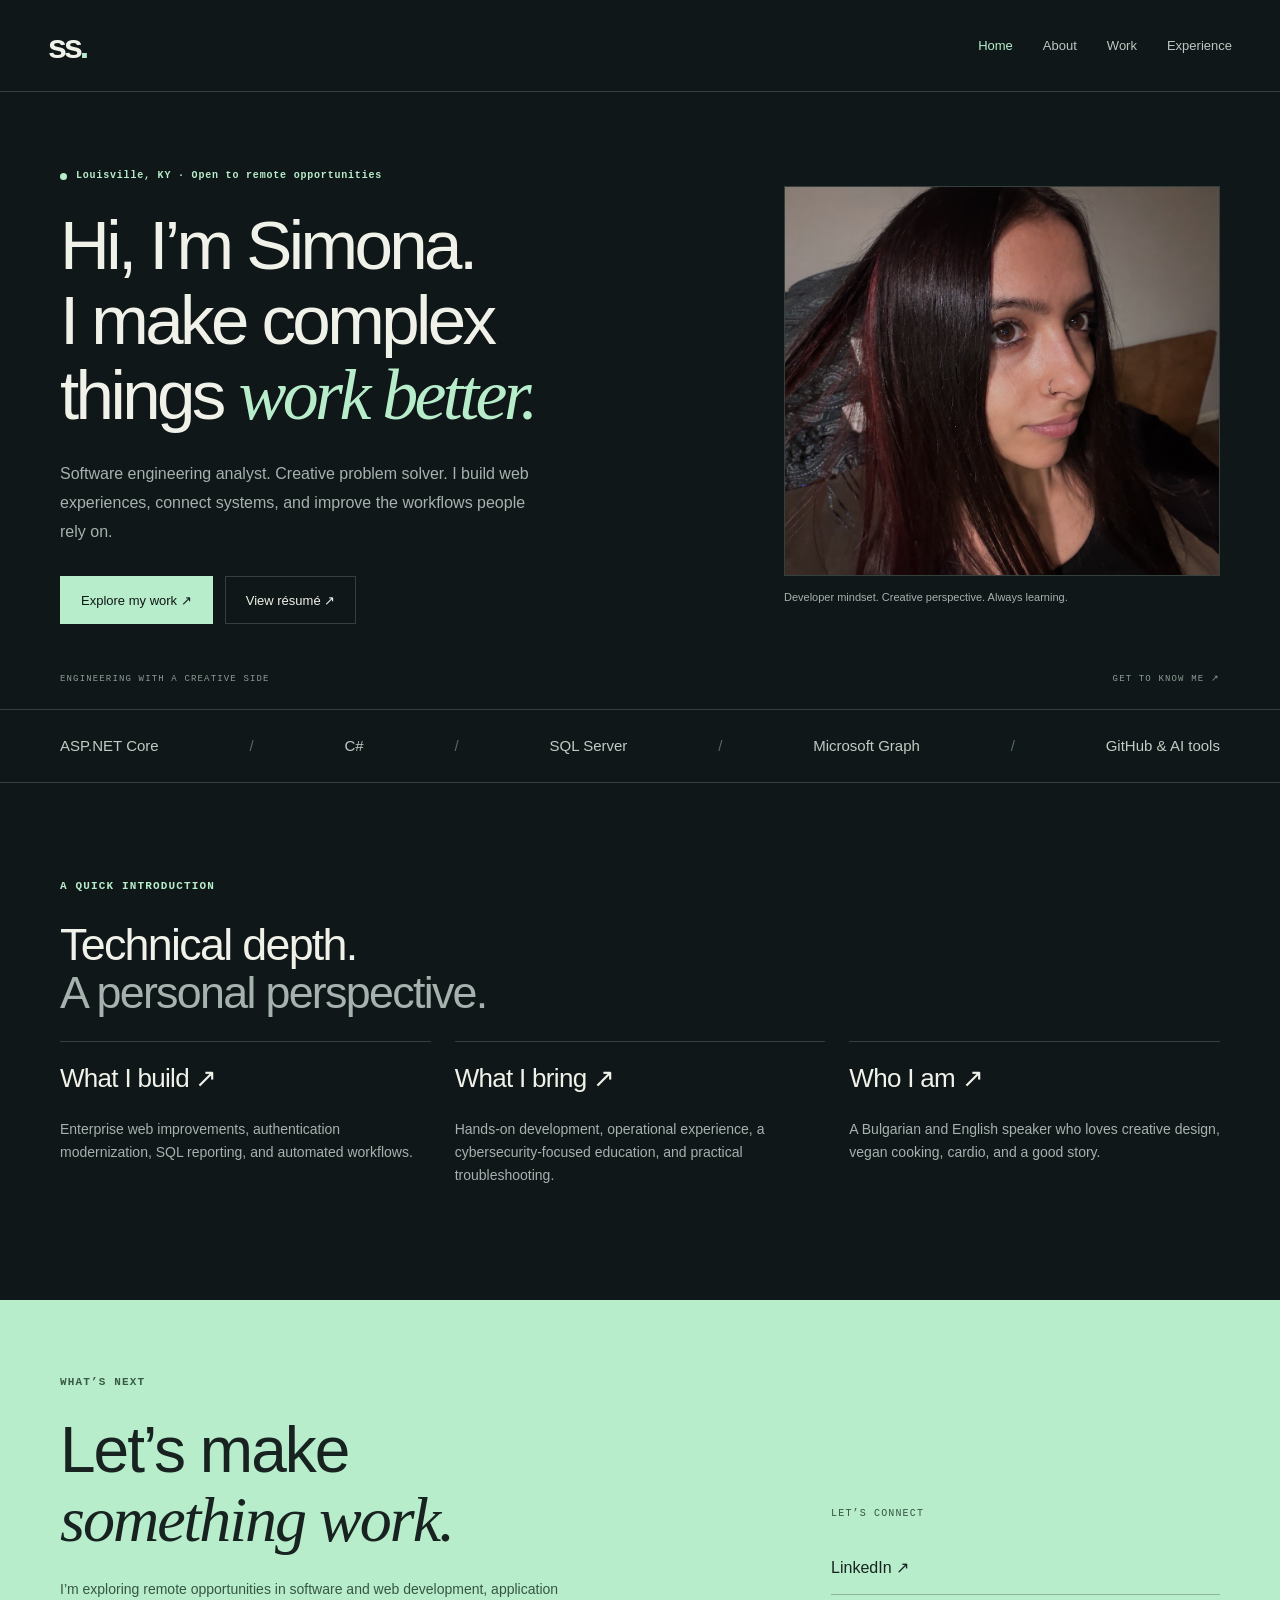
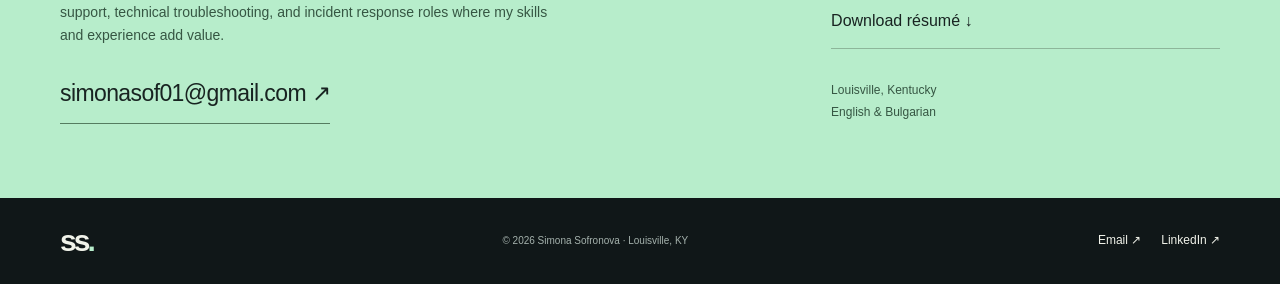
==== commit 1c0d8b8e: "Refine contact section description Updated the contact section to refine the description of remote o" ====
--- a/index.html
+++ b/index.html
@@ -53,7 +53,7 @@
       </div>
     </section>
     <section class="contact-section" aria-labelledby="contact-title"><div class="wrap contact-layout">
-      <div><p class="eyebrow">WHAT’S NEXT</p><h2 id="contact-title">Let’s make<br><em>something work.</em></h2><p>I’m exploring remote opportunities in software and web development, application support, and technical troubleshooting—including incident-focused roles where my experience can contribute.</p><a class="email-link" href="mailto:simonasof01@gmail.com">simonasof01@gmail.com ↗</a></div>
+      <div><p class="eyebrow">WHAT’S NEXT</p><h2 id="contact-title">Let’s make<br><em>something work.</em></h2><p>I’m exploring remote opportunities in software and web development, application support, technical troubleshooting, and incident response roles where my skills and experience add value.</p><a class="email-link" href="mailto:simonasof01@gmail.com">simonasof01@gmail.com ↗</a></div>
       <div class="contact-links"><p class="mono">LET’S CONNECT</p><a href="https://www.linkedin.com/in/simona-sofronova" target="_blank" rel="noopener noreferrer">LinkedIn ↗</a><a href="assets/Simona-Sofronova-Resume.pdf" download>Download résumé ↓</a><p class="location">Louisville, Kentucky<br>English & Bulgarian</p></div>
     </div></section>
   </main>
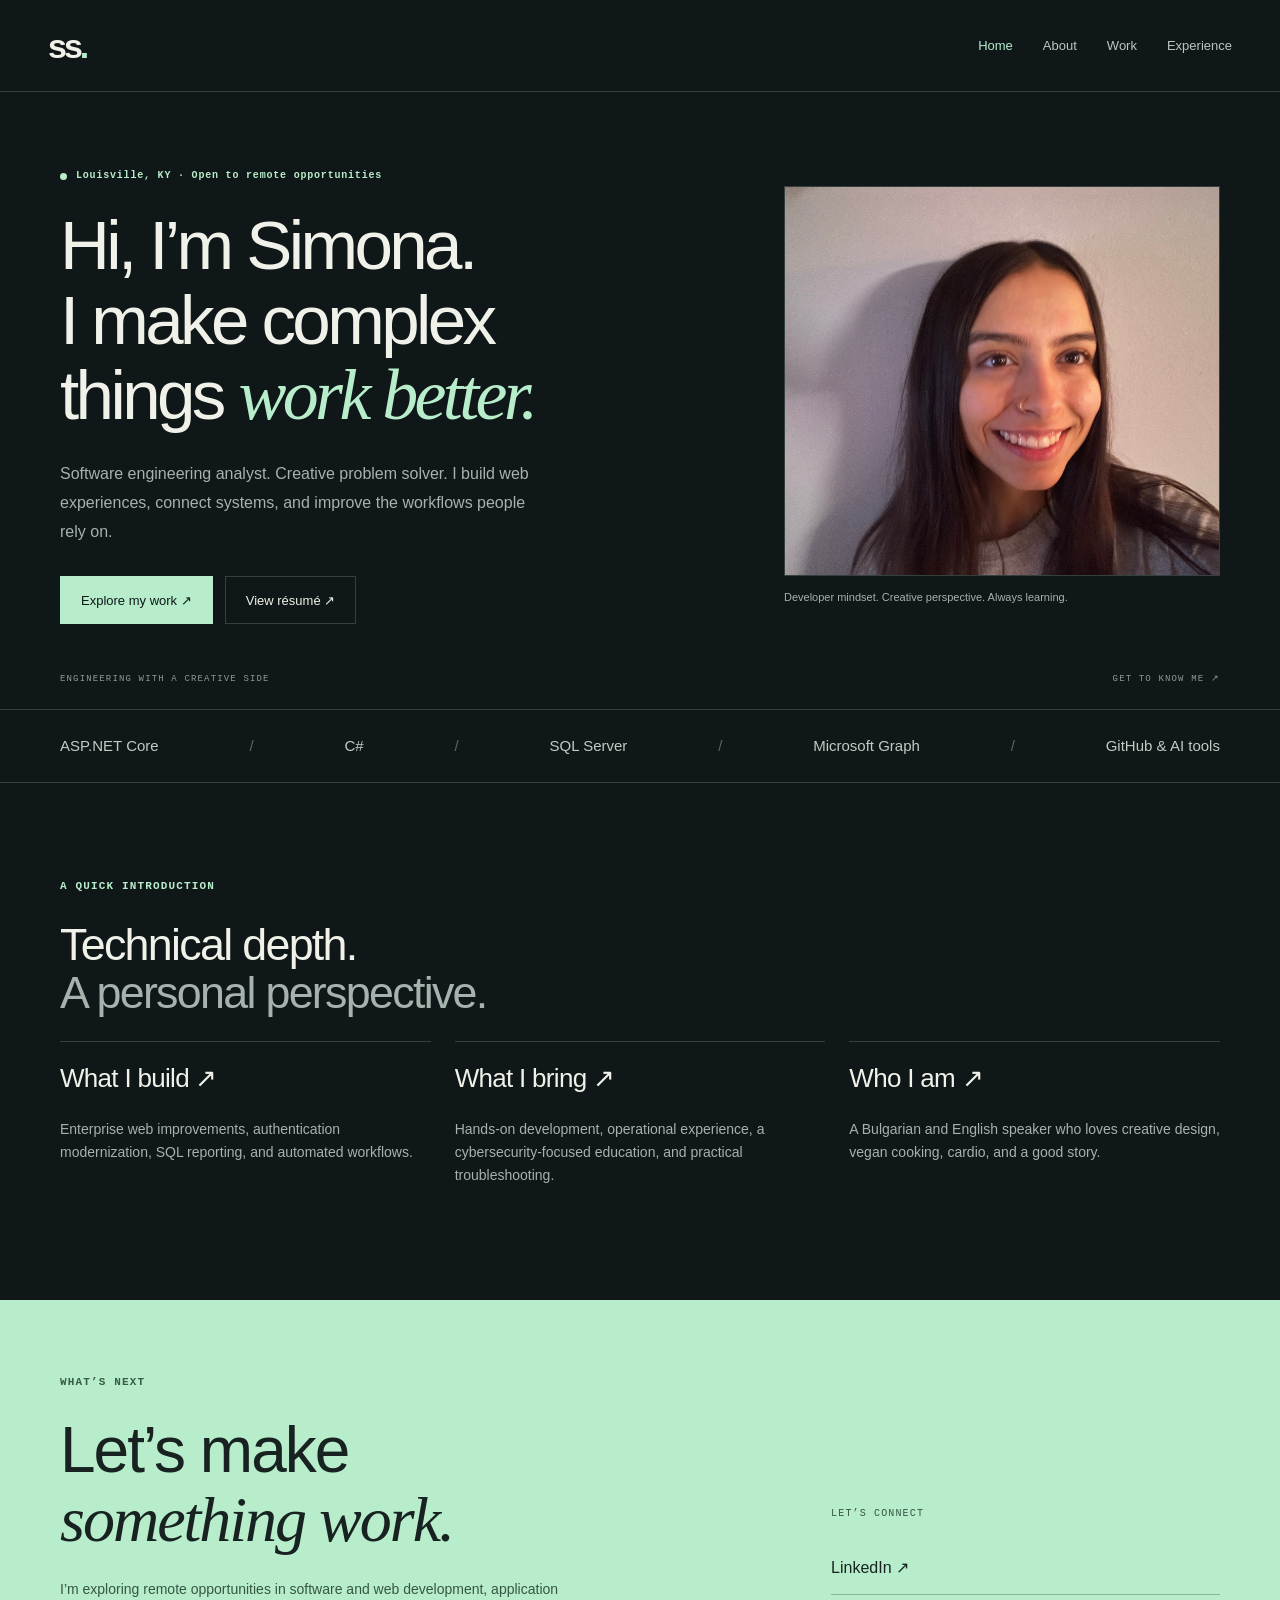
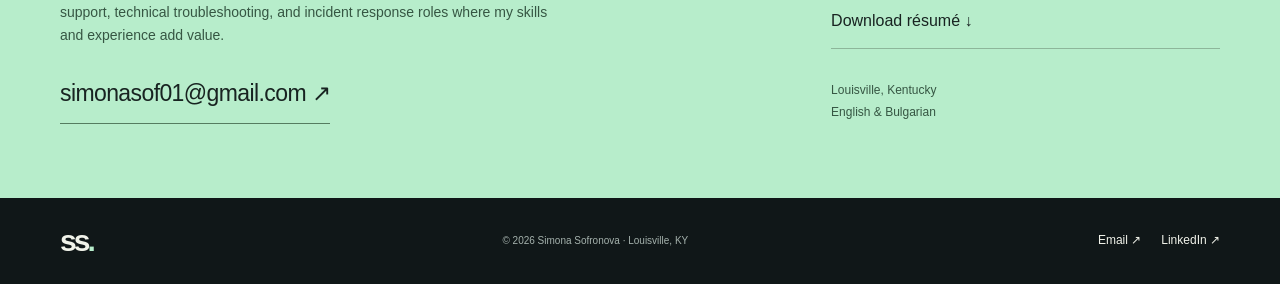
==== commit 1e995ac9: "Update hero photo in index.html" ====
--- a/index.html
+++ b/index.html
@@ -40,7 +40,7 @@
         <p class="hero-description">Software engineering analyst. Creative problem solver. I build web experiences, connect systems, and improve the workflows people rely on.</p>
         <div class="actions"><a class="button primary" href="work.html">Explore my work ↗</a><a class="button secondary" href="assets/Simona-Sofronova-Resume.pdf" target="_blank" rel="noopener">View résumé ↗</a></div>
       </div>
-      <div><img class="hero-photo" src="assets/IMG_8262.jpeg" alt="Portrait of Simona Sofronova" fetchpriority="high"><p class="photo-caption">Developer mindset. Creative perspective. Always learning.</p></div>
+      <div><img class="hero-photo" src="assets/IMG_6218.jpeg" alt="Portrait of Simona Sofronova" fetchpriority="high"><p class="photo-caption">Developer mindset. Creative perspective. Always learning.</p></div>
       <div class="hero-foot mono"><span>ENGINEERING WITH A CREATIVE SIDE</span><a href="about.html">GET TO KNOW ME ↗</a></div>
     </section>
     <div class="stack-strip"><div class="wrap"><span>ASP.NET Core</span><b>/</b><span>C#</span><b>/</b><span>SQL Server</span><b>/</b><span>Microsoft Graph</span><b>/</b><span>GitHub & AI tools</span></div></div>
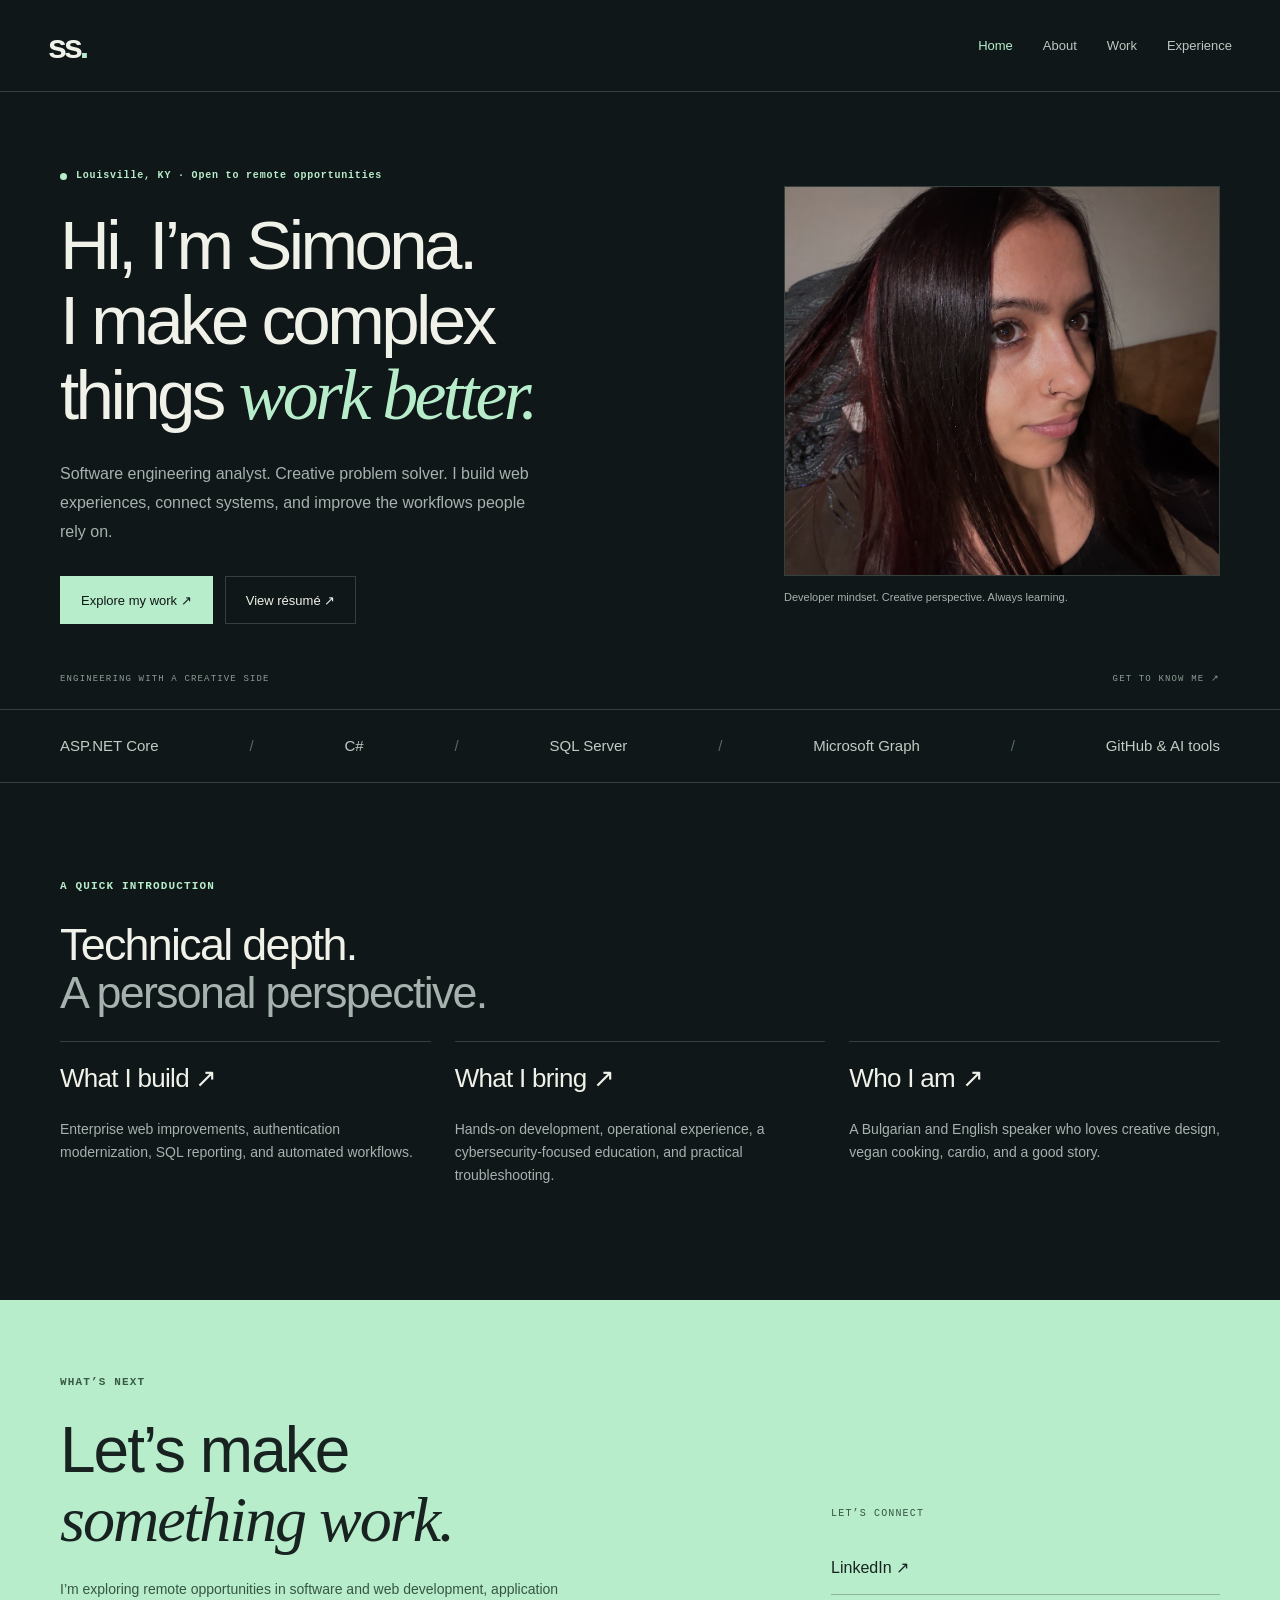
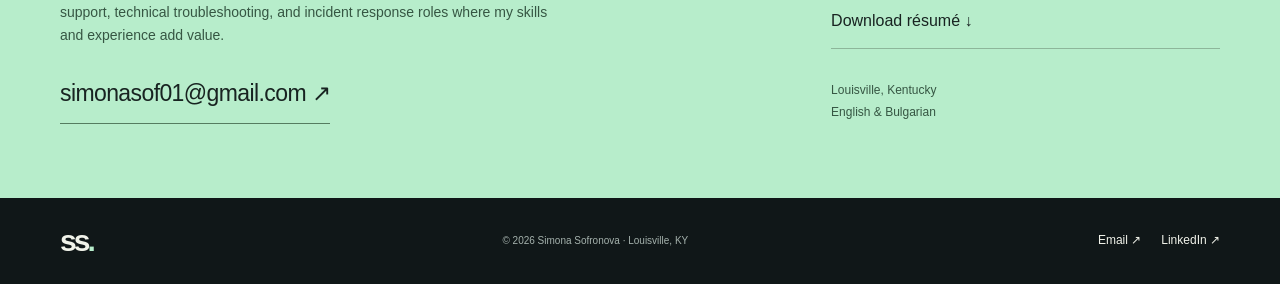
==== commit c37b7a81: "Update hero photo in index.html" ====
--- a/index.html
+++ b/index.html
@@ -40,7 +40,7 @@
         <p class="hero-description">Software engineering analyst. Creative problem solver. I build web experiences, connect systems, and improve the workflows people rely on.</p>
         <div class="actions"><a class="button primary" href="work.html">Explore my work ↗</a><a class="button secondary" href="assets/Simona-Sofronova-Resume.pdf" target="_blank" rel="noopener">View résumé ↗</a></div>
       </div>
-      <div><img class="hero-photo" src="assets/IMG_6218.jpeg" alt="Portrait of Simona Sofronova" fetchpriority="high"><p class="photo-caption">Developer mindset. Creative perspective. Always learning.</p></div>
+      <div><img class="hero-photo" src="assets/IMG_8262.jpeg" alt="Portrait of Simona Sofronova" fetchpriority="high"><p class="photo-caption">Developer mindset. Creative perspective. Always learning.</p></div>
       <div class="hero-foot mono"><span>ENGINEERING WITH A CREATIVE SIDE</span><a href="about.html">GET TO KNOW ME ↗</a></div>
     </section>
     <div class="stack-strip"><div class="wrap"><span>ASP.NET Core</span><b>/</b><span>C#</span><b>/</b><span>SQL Server</span><b>/</b><span>Microsoft Graph</span><b>/</b><span>GitHub & AI tools</span></div></div>
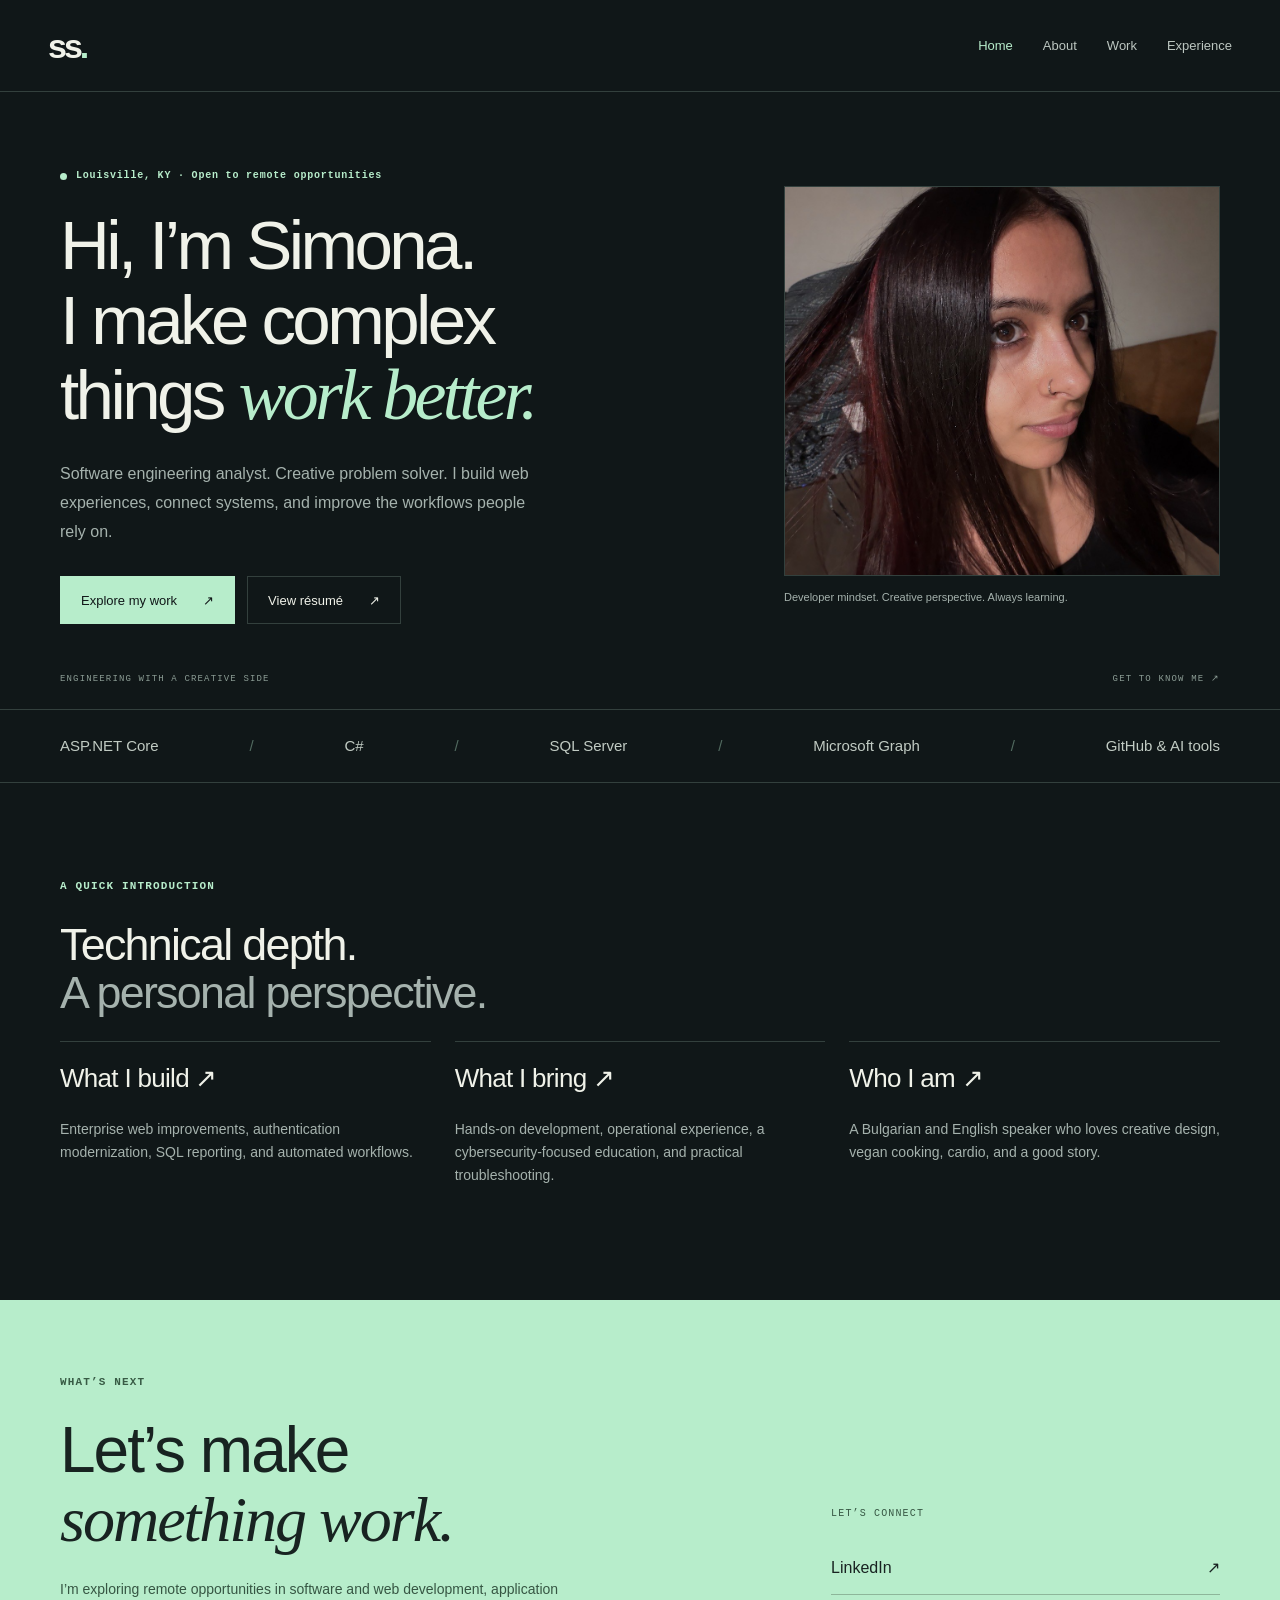
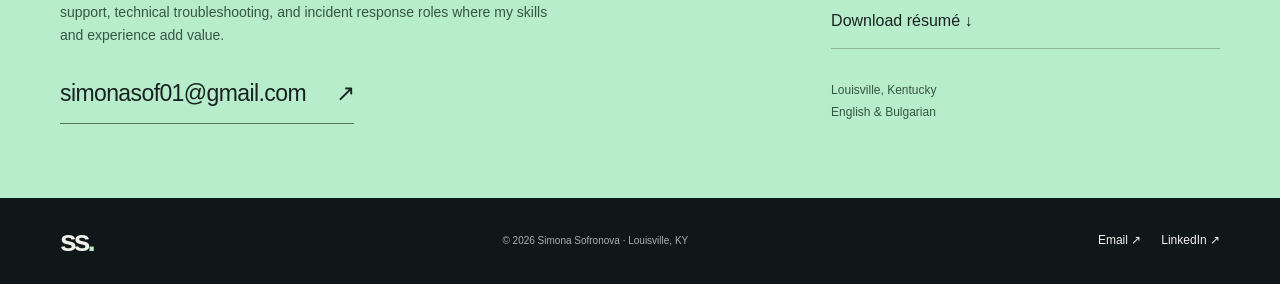
==== commit 2ab5faa1: "Enhance action buttons with arrow icons Updated action buttons and links to include arrow icons for " ====
--- a/index.html
+++ b/index.html
@@ -38,29 +38,29 @@
         <p class="eyebrow"><span class="status-dot"></span> Louisville, KY · Open to remote opportunities</p>
         <h1 id="home-title">Hi, I’m Simona.<br>I make complex<br>things <em>work better.</em></h1>
         <p class="hero-description">Software engineering analyst. Creative problem solver. I build web experiences, connect systems, and improve the workflows people rely on.</p>
-        <div class="actions"><a class="button primary" href="work.html">Explore my work ↗</a><a class="button secondary" href="assets/Simona-Sofronova-Resume.pdf" target="_blank" rel="noopener">View résumé ↗</a></div>
+        <div class="actions"><a class="button primary" href="work.html">Explore my work <span aria-hidden="true">&#8599;&#65038;</span></a><a class="button secondary" href="assets/Simona-Sofronova-Resume.pdf" target="_blank" rel="noopener">View résumé <span aria-hidden="true">&#8599;&#65038;</span></a></div>
       </div>
       <div><img class="hero-photo" src="assets/IMG_8262.jpeg" alt="Portrait of Simona Sofronova" fetchpriority="high"><p class="photo-caption">Developer mindset. Creative perspective. Always learning.</p></div>
-      <div class="hero-foot mono"><span>ENGINEERING WITH A CREATIVE SIDE</span><a href="about.html">GET TO KNOW ME ↗</a></div>
+      <div class="hero-foot mono"><span>ENGINEERING WITH A CREATIVE SIDE</span><a href="about.html">GET TO KNOW ME <span aria-hidden="true">&#8599;&#65038;</span></a></div>
     </section>
     <div class="stack-strip"><div class="wrap"><span>ASP.NET Core</span><b>/</b><span>C#</span><b>/</b><span>SQL Server</span><b>/</b><span>Microsoft Graph</span><b>/</b><span>GitHub & AI tools</span></div></div>
     <section class="section wrap" aria-labelledby="explore-title">
       <p class="eyebrow">A QUICK INTRODUCTION</p><h2 id="explore-title">Technical depth.<br><span>A personal perspective.</span></h2>
       <div class="page-links">
-        <a href="work.html"><h3>What I build ↗</h3><p>Enterprise web improvements, authentication modernization, SQL reporting, and automated workflows.</p></a>
-        <a href="experience.html"><h3>What I bring ↗</h3><p>Hands-on development, operational experience, a cybersecurity-focused education, and practical troubleshooting.</p></a>
-        <a href="about.html"><h3>Who I am ↗</h3><p>A Bulgarian and English speaker who loves creative design, vegan cooking, cardio, and a good story.</p></a>
+        <a href="work.html"><h3>What I build <span aria-hidden="true">&#8599;&#65038;</span></h3><p>Enterprise web improvements, authentication modernization, SQL reporting, and automated workflows.</p></a>
+        <a href="experience.html"><h3>What I bring <span aria-hidden="true">&#8599;&#65038;</span></h3><p>Hands-on development, operational experience, a cybersecurity-focused education, and practical troubleshooting.</p></a>
+        <a href="about.html"><h3>Who I am <span aria-hidden="true">&#8599;&#65038;</span></h3><p>A Bulgarian and English speaker who loves creative design, vegan cooking, cardio, and a good story.</p></a>
       </div>
     </section>
     <section class="contact-section" aria-labelledby="contact-title"><div class="wrap contact-layout">
-      <div><p class="eyebrow">WHAT’S NEXT</p><h2 id="contact-title">Let’s make<br><em>something work.</em></h2><p>I’m exploring remote opportunities in software and web development, application support, technical troubleshooting, and incident response roles where my skills and experience add value.</p><a class="email-link" href="mailto:simonasof01@gmail.com">simonasof01@gmail.com ↗</a></div>
-      <div class="contact-links"><p class="mono">LET’S CONNECT</p><a href="https://www.linkedin.com/in/simona-sofronova" target="_blank" rel="noopener noreferrer">LinkedIn ↗</a><a href="assets/Simona-Sofronova-Resume.pdf" download>Download résumé ↓</a><p class="location">Louisville, Kentucky<br>English & Bulgarian</p></div>
+      <div><p class="eyebrow">WHAT’S NEXT</p><h2 id="contact-title">Let’s make<br><em>something work.</em></h2><p>I’m exploring remote opportunities in software and web development, application support, technical troubleshooting, and incident response roles where my skills and experience add value.</p><a class="email-link" href="mailto:simonasof01@gmail.com">simonasof01@gmail.com <span aria-hidden="true">&#8599;&#65038;</span></a></div>
+      <div class="contact-links"><p class="mono">LET’S CONNECT</p><a href="https://www.linkedin.com/in/simona-sofronova" target="_blank" rel="noopener noreferrer">LinkedIn <span aria-hidden="true">&#8599;&#65038;</span></a><a href="assets/Simona-Sofronova-Resume.pdf" download>Download résumé ↓</a><p class="location">Louisville, Kentucky<br>English & Bulgarian</p></div>
     </div></section>
   </main>
   <footer class="wrap footer">
     <a class="brand" href="index.html" aria-label="Home">ss<span>.</span></a>
     <p>© 2026 Simona Sofronova · Louisville, KY</p>
-    <div class="footer-links"><a href="mailto:simonasof01@gmail.com">Email ↗</a><a href="https://www.linkedin.com/in/simona-sofronova" target="_blank" rel="noopener noreferrer">LinkedIn ↗</a></div>
+    <div class="footer-links"><a href="mailto:simonasof01@gmail.com">Email <span aria-hidden="true">&#8599;&#65038;</span></a><a href="https://www.linkedin.com/in/simona-sofronova" target="_blank" rel="noopener noreferrer">LinkedIn <span aria-hidden="true">&#8599;&#65038;</span></a></div>
   </footer>
 </body>
 </html>
